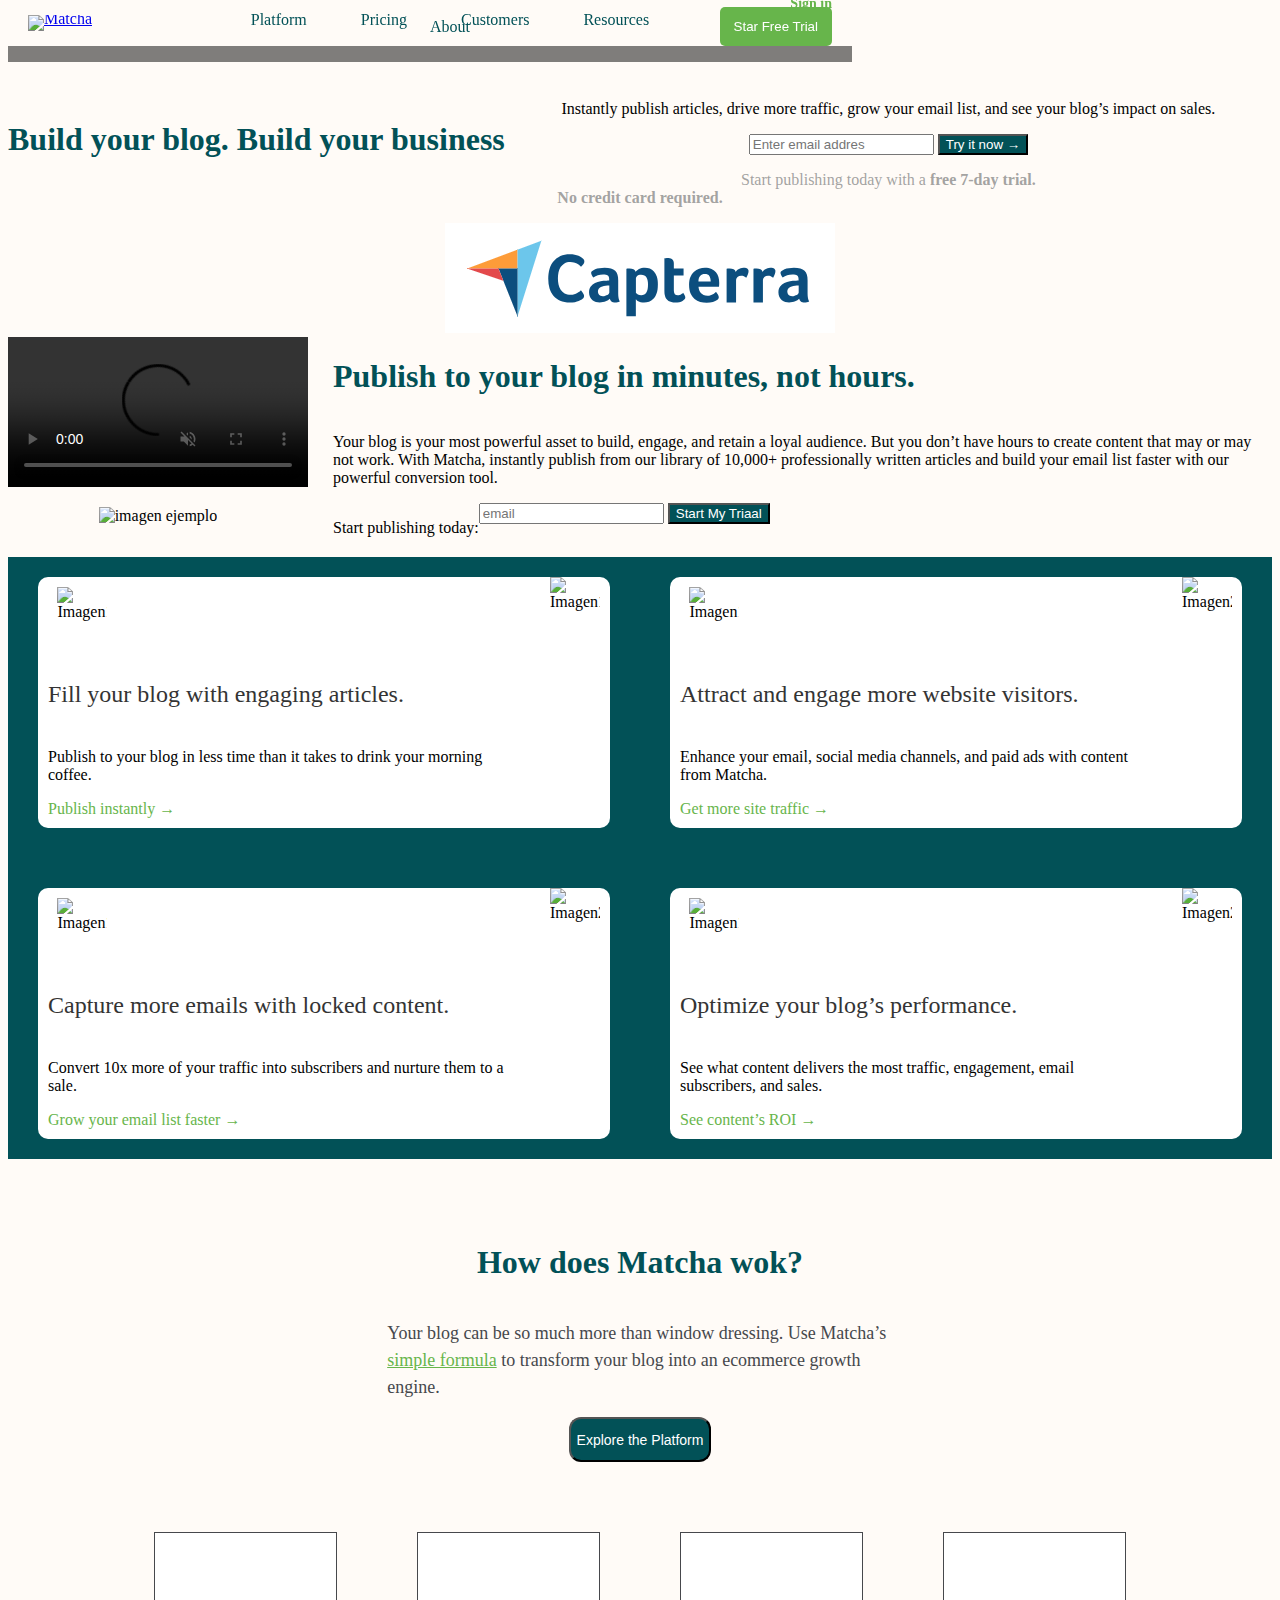
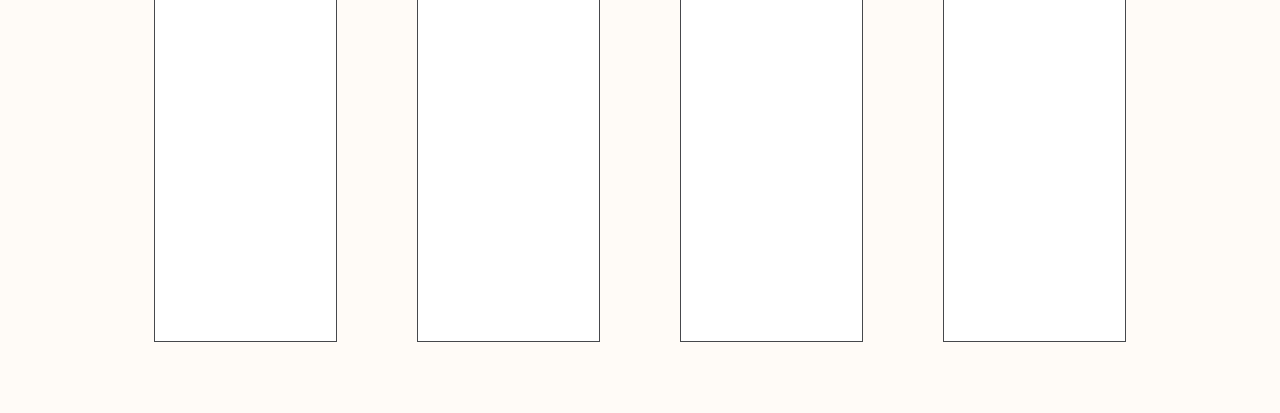
==== index.html @ e450e8bf "cambio en estilos e index" ====
<!DOCTYPE html>
<html>
    <head>
       <title>Matcha - Bedu 2020 Shaker</title> 
       <link rel="stylesheet" href="estilos.css" type="text/css">
    </head>
    <body>


        <header class="header">
           
            <a href="index.html" class="logo" ><img src=" https://getmatcha.com/wp-content/uploads/2020/01/Icon-green.png " alt="Matcha" /></a>
            <nav class="navbar">
            <ul>
                <li>Platform</li>
                <li>Pricing</li>
                <li>Customers</li>
                <li>Resources</li>
                <li>About</li>
            </ul>
            </nav>
            <div class="action">
                <a class="loguin">Sign in</a>
                <button type="button" class="botonstar">Star Free Trial</button>
            </div>
        </header>

        <section class="main">
        <!--   aqui va el contenido de mi sitio-->
        <h1>Build your blog. Build your business</h1>
        <p class="dbt itle">Instantly publish articles, drive more traffic, grow your email list, and see your blog’s impact on sales.
        </p>

        <form>
            <input type="email"  id="email" name="email" placeholder="Enter email addres">
            <button type="button" >Try it now &rarr;</button>
        </form>


        <center>
            <p class="txtpromo">Start publishing today with a 
                <strong>
                    free 7-day trial.<br>No credit card required.
                </strong>
            </p>
        </center>
        <img src="0x0.png" alt="capterra">
    </section>
    <section class="container">
        <div class="videoimagen">
            <video controls poster="" autoplay muted>
                <!-- poster significa que podemos poner una imagen sobre el video  el atributo controls coloca los controles de play y de administracion-->
                <source src="https://cdn.videvo.net/videvo_files/video/premium/video0036/small_watermarked/computer_code00_preview.mp4" type="video/mp4">
                <source src="https://cdn.videvo.net/videvo_files/video/premium/video0036/small_watermarked/computer_code00_preview.webm" type="video/webm">
            </video>
            <img height="50" src="https://images.vexels.com/media/users/3/206269/isolated/preview/5bf110f14d50531aaca26c251c3441aa-doodle-de-flecha-vertical.png" alt="imagen ejemplo">
        </div>
       
       <article class="publish">
        <h1 class="">Publish to your blog in minutes, not hours.</h1>
        <p >Your blog is your most powerful asset to build, engage, and retain a loyal audience.
        But you don’t have hours to create content that may or may not work. With Matcha, 
        instantly publish from our library of 10,000+ professionally written articles and build your 
        email list faster with our powerful conversion tool.</p>
        <form>
            <p>Start publishing today:</p>
            <div>
                <input type="email" placeholder="email" name="" id="">
                <button type="button">Start My Triaal</button>

            </div>
           
        </form>
       </article>
    </section>

    <section class="feautures">

        
        <article class="grid_completo">
            <div class="flexizquierda">
                <img src="https://getmatcha.com/wp-content/uploads/2020/04/feature-platform-1.png" width="50" height="70" alt="Imagen1"> <img src="" alt="">
                <h3>Fill your blog with engaging articles.</h3>
                <p>Publish to your blog in less time than it takes to drink your morning coffee.</p>
                <a href="">Publish instantly &rarr;</a>
            </div>
           <div class="flexderecha">
                <img src="https://getmatcha.com/wp-content/uploads/2020/04/feature-platform-3.png" width="50" height="70" alt="Imagen1"> 
                
           </div>
            
           
        </article>

        <!--inicia caja 2-->
        <article class="grid_completo">
            <div class="flexizquierda">
                <img src=" https://getmatcha.com/wp-content/uploads/2020/07/feature-blog-email.png" width="50" height="70" alt="Imagen1"> 
                <h3>Attract and engage more website visitors.</h3>
                <p>Enhance your email, social media channels, and paid ads with content from Matcha.</p>
                <a href="">Get more site traffic &rarr;</a>
            </div>
           <div class="flexderecha">
            <img src="https://getmatcha.com/wp-content/uploads/2020/04/feature-library-1.png" width="50" height="70" alt="Imagen2">
           </div>
            
           
        </article>

        <!--inicia caja 3-->
        <article class="grid_completo">
            <div class="flexizquierda">
                <img src=" https://getmatcha.com/wp-content/uploads/2020/04/feature-platform-3.png" alt="Imagen1" width="50" height="70"> 
                <h3>Capture more emails with locked content.</h3>
                <p>Convert 10x more of your traffic into subscribers and nurture them to a sale.</p>
                <a href="">Grow your email list faster &rarr;</a>
            </div>
           <div class="flexderecha">
            <img src="https://getmatcha.com/wp-content/uploads/2020/07/feature-blog-email.png" alt="Imagen2" width="50" height="70"> 
           </div>
            
           
        </article>
        <!--inicia caja 4-->
        <article class="grid_completo">
            <div class="flexizquierda">
                <img src="https://getmatcha.com/wp-content/uploads/2020/04/feature-library-1.png" alt="Imagen1" width="50" height="70">
                <h3>Optimize your blog’s performance.</h3>
                <p>See what content delivers the most traffic, engagement, email subscribers, and sales.</p>
                <a href="">See content’s ROI  &rarr;</a>
            </div>
           <div class="flexderecha">
            <img src="https://getmatcha.com/wp-content/uploads/2020/04/feature-platform-3.png" alt="Imagen2" width="50" height="70"> 
           </div>
            
           
        </article>
    </section>
    <section class="listamensajes">
        <div class="flex_columna">
            <h1>How does Matcha wok?</h1>
            <p class="titulo_flex">Your blog can be so much more than 
                window dressing. Use Matcha’s <a href="#">simple formula</a> to transform your blog into an 
                ecommerce growth engine.
            </p>
            <button>Explore the Platform</button>
        </div>
       <section class="lista_">
            <article class="recuadro">
                
            </article>
            <article class="recuadro">
                
            </article>
            <article class="recuadro">
                
            </article>
            <article class="recuadro">
                
            </article>
       </section>
        

    </section>
    </body>
    <footer>

    </footer>
</html>
---- estilos.css ----
h1 {
    color: #025157;
    float: inline-start;
}
.txtpromo{
    color:#8b8b8bcc;
}
.dbtitle{
    color: #46484c;
}
body {
    background-color: #fffbf7;
}
button {
    color: #fff;
    background-color: #025157;
}
.header >*{
    display: inline-block;
    font-size: 16px;
    vertical-align: middle;
    height: 100%;
    line-height: 45%;
    font: sans-serif;            
}
header{
       
    margin: 0px 0px 40px;
    font-size: 0px;
    position: fixed;
    top:0;
    padding: 0px 20px;
    box-shadow: 0px 16px rgba(0,0,0,0.5);
    background-color: #fffbf7;
    
}
li{
    display: inline;
    padding: 25px;
    color: #025157;
    
}
.logo {
    width: 15%;
}
.logo > img{
    width: 50%;
}
.navbar {
    width: 70%;
    text-align: center;
    font-weight: 500;
}
.action {
    width: 15%;
    text-align: right;
    font-weight: 600;
    font-size: 14px;
   
}
.action > *{
   
}
.main{
    margin-top: 100px;
    text-align: center;
}
.loguin{
    color: #67b54b
}
.botonstar{
    background-color: #67b54b;
    color: white;
    border: none;
    border-radius: 5px;
    padding:12px 14px;
}

.publish{
    display: flex;
    flex-direction: column;

}
.publish form{
    display: flex;
}

.videoimagen{
    display: flex;
    flex-direction: column;
    align-items: center;
    gap: 20px;
}
.container{
    display: flex;/*es importante para generar objetos en linea*/
    flex-direction: row;/*con este definimos la orientacion que queremos que se vean las cajas*/
    justify-content: center;/*el ordenamiento de las cajas*/
    align-content: space-between;/*define el ordenamiento de las lineas */
    gap: 25px;/*es un espacioado entre las cajas */

}
button:active{
    background-color:green ;
}
#email:hover{
    background-color: aqua;
}
.feautures{
    display: grid;
    /* grid-template-columns: 1fr 1fr; */
    /* grid-template-columns: repeat(2,300px); */
    /* grid-template-columns: repeat(2,50%); */
    /* grid-template-columns: 50opx 1fr; */
    /* grid-template-columns: repeat(3,1fr); */
   /* grid-template-columns: repeat(2,1fr);*/
    /* grid-template-columns: repeat(auto-fill,40px);
    grid-template-rows: repeat(2,1fr) ; */
    grid-template: repeat(2,1fr) / repeat(2,1fr); 
    /* grid-template: repeat(auto-fill,200px)/repeat(auto-fill,200px); */
    grid-row-gap: 20px;
    background-color: #025157;  
}
.flexizquierda a{
    color: #67b54b;
    text-decoration: none;
}
.flexizquierda h3{
    color: #343434;
    font-weight: 400;
    font-size: 24px;
}
.flexizquierda img{
    margin-left: 2%;
    
}
.grid_completo  img{
    margin-right: 10px;
}
.grid_completo{
    display: grid;
    /* grid-template-columns: repeat(2,50%); */
    grid-template-columns: 1fr 80px;
    background-color: #fff;
    margin: 20px 30px;
    border-radius: 10px;

}
.flexizquierda{
    display: flex;
    flex-direction: column;
    margin: 10px;
}
.flexderecha{
    display: flex;
    flex-direction: row-reverse;
    
}


/* codigo de postwork*/
.titulo_flex{
    width: 50%;
    font-size: 18px;
    color: #46484c;
    line-height: 1.5;
    margin-bottom: 16px;
}

.flex_columna button{
    font-size: 14px;
    border-radius: 12px;
    height: 45px;
}
.flex_columna{
    display: flex;
	flex-direction: column;
	justify-content: center;
	align-items: center;
    
}
.flex_columna p a{
    color: #67b54b;
}
.listamensajes{
    display: grid;
    grid-template-rows: 1fr 2fr;
    background-color: #fffbf7;
    padding: 5% 10%;
}
.recuadro{
    background-color: #fff;
    border: 1px solid;
    border-color: #46484c;
    margin: 0px 20px;
}
.lista_{
    display: grid;
    grid-template-columns: 1fr 1fr 1fr 1fr;
    margin-top: 70px;
    gap: 40px;
}
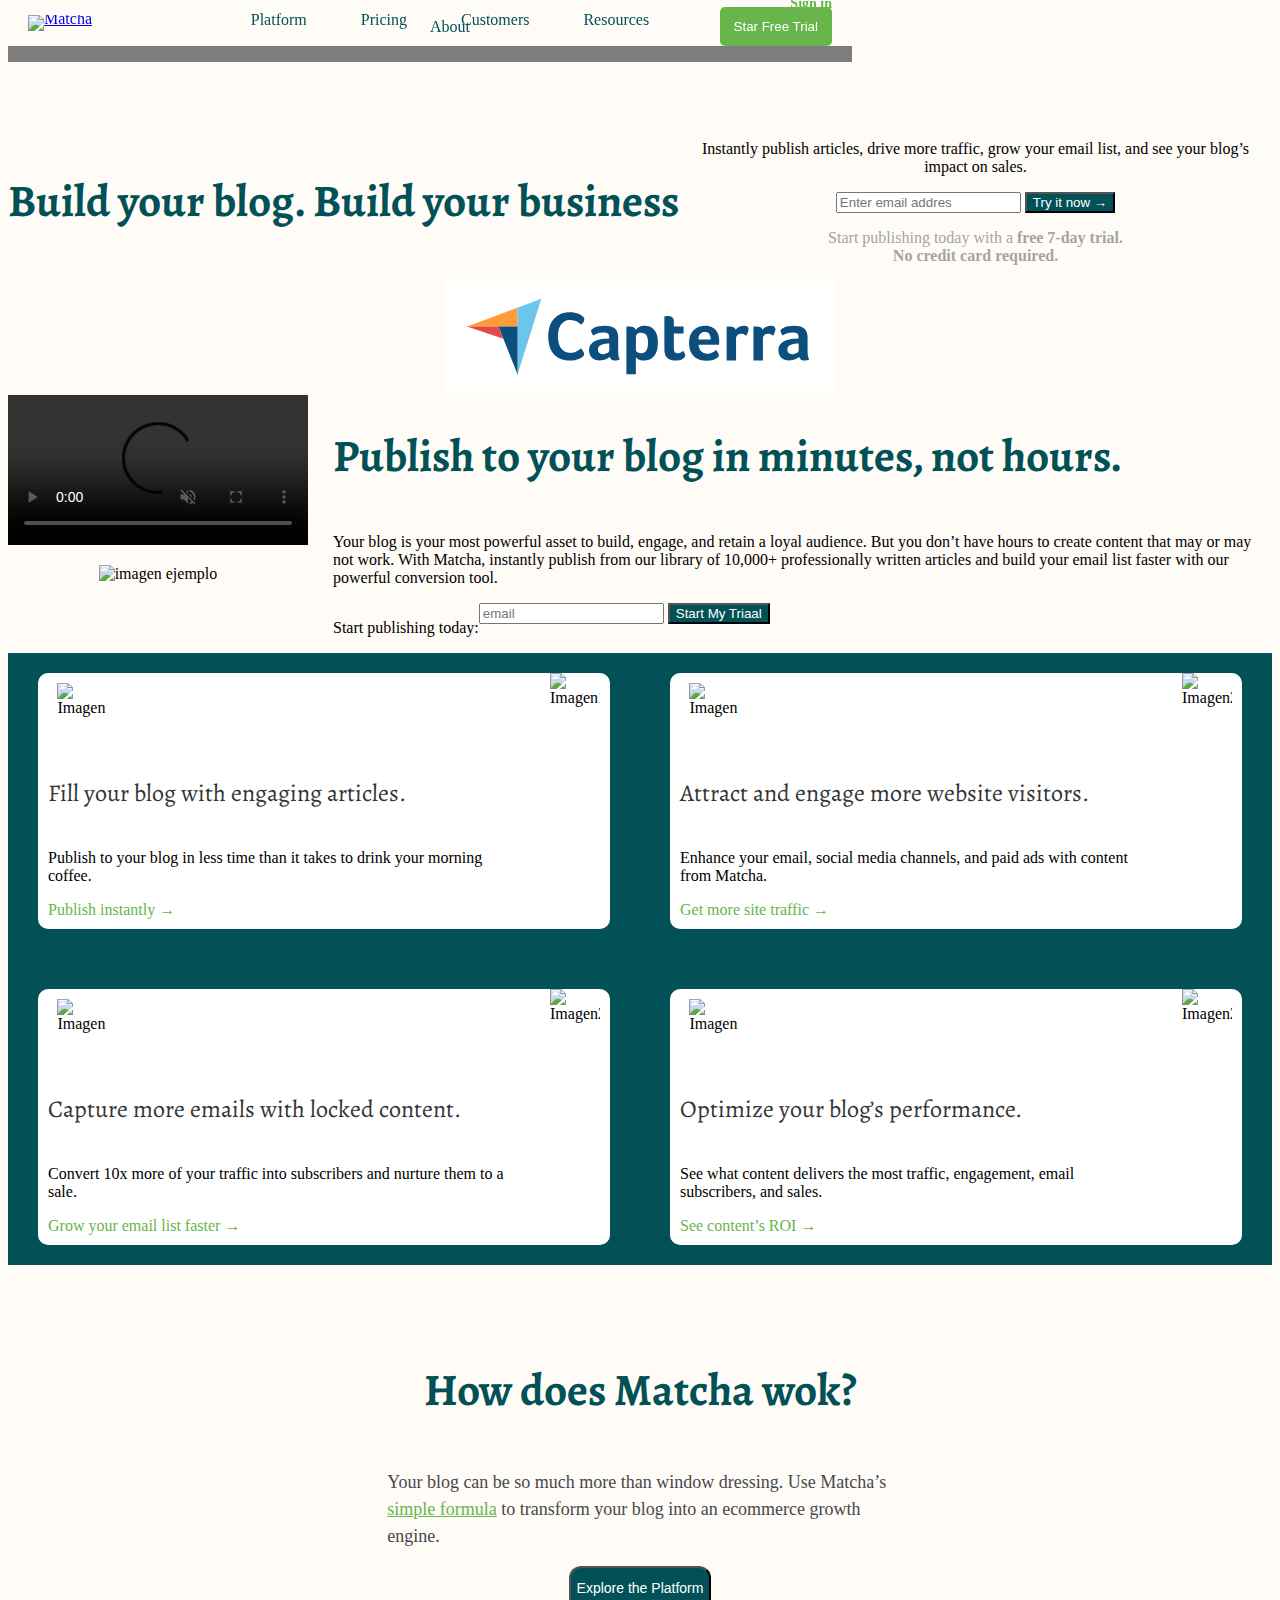
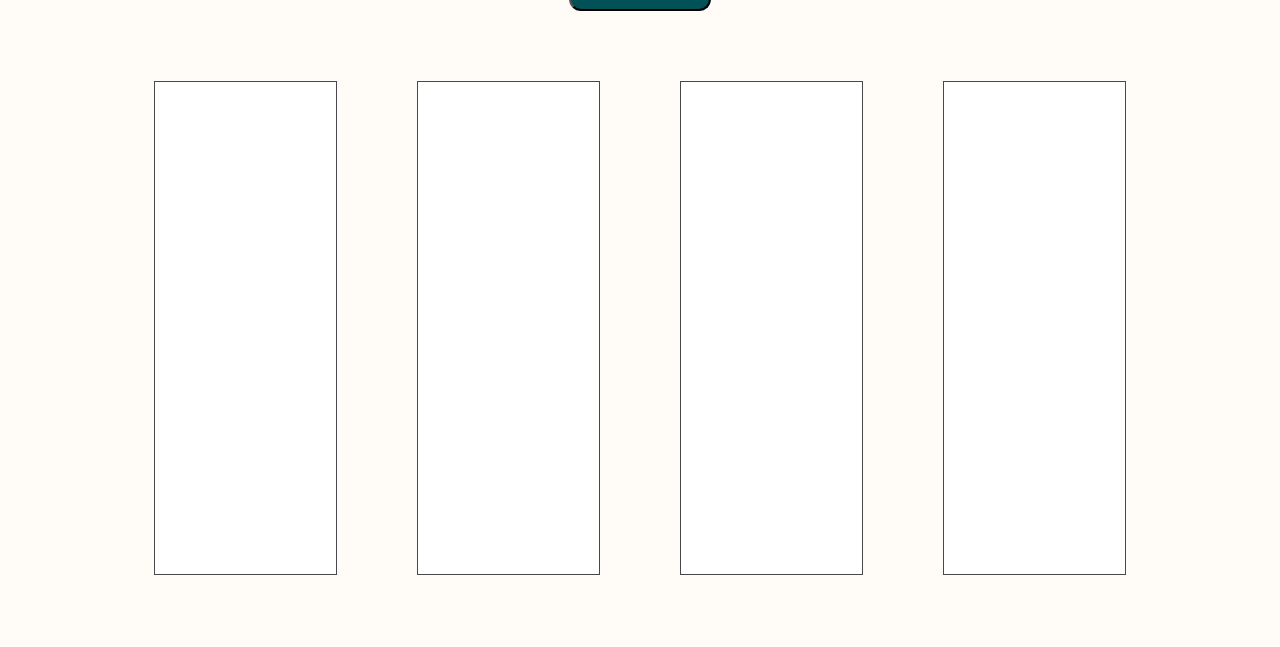
==== commit 6a8d8e30: "subo letra y cambios de css para responsivo" ====
--- a/index.html
+++ b/index.html
@@ -2,7 +2,9 @@
 <html>
     <head>
        <title>Matcha - Bedu 2020 Shaker</title> 
+       
        <link rel="stylesheet" href="estilos.css" type="text/css">
+       <meta name="viewport" content="width=device-width,initial-scale=1.0,user-scalable=no"/>
     </head>
     <body>
 
@@ -64,7 +66,7 @@
         email list faster with our powerful conversion tool.</p>
         <form>
             <p>Start publishing today:</p>
-            <div>
+            <div class="publish-actions">
                 <input type="email" placeholder="email" name="" id="">
                 <button type="button">Start My Triaal</button>
 
--- a/estilos.css
+++ b/estilos.css
@@ -1,6 +1,12 @@
+@import url('https://fonts.googleapis.com/css2?family=Alegreya:ital,wght@0,500;0,600;1,500;1,600&display=swap');
+/* para exportar un tipo de letra  */
 h1 {
     color: #025157;
     float: inline-start;
+    font-size: 45px;
+}
+h1,h2,h3,h4 {
+ font-family: 'Alegreya', serif;/* nombrar el tipo de litra en lista dependiendo la que encuentre*/
 }
 .txtpromo{
     color:#8b8b8bcc;
@@ -11,6 +17,7 @@
 body {
     background-color: #fffbf7;
 }
+
 button {
     color: #fff;
     background-color: #025157;
@@ -62,7 +69,7 @@
    
 }
 .main{
-    margin-top: 100px;
+    margin-top: 140px;
     text-align: center;
 }
 .loguin{
@@ -198,4 +205,89 @@
     grid-template-columns: 1fr 1fr 1fr 1fr;
     margin-top: 70px;
     gap: 40px;
+}
+
+
+
+@media (max-width:575px){
+   .navbar , .action {
+    display: none;
+   }
+    
+    h1 {
+        font-size: 30px;
+    }
+    h2{
+        font-size: 28px;
+    }
+    h3 {
+        font-size: 25px;
+    }
+
+    .main {
+        margin-top: 80px;
+    }
+    .main img{
+        width: 100%;
+    }
+    .container{
+        flex-direction: column;
+        align-items: center;
+        margin-top: 50px;
+        
+        
+    }
+    .videoimagen video{
+        width: 100%;
+    }
+    .videoimagen, .publish{
+        width: 90%;
+    }
+    .publish p{  
+        /* publish > p es para solamente los hijos directos al
+        utilizar el simbolo limita solo a la que sean 
+        exclusivamente hijos y la otra opcion es para cuando quieres que afecte
+        todos los elementos p dentor de la classe publish no importando
+        si estan dentro de otras calase hijas de publish*/
+        line-height: 24px;
+    }
+    .publish form{
+        flex-direction: column;
+    }
+   
+    .publish-actions{
+        display: grid;
+        grid-template-columns: 1fr 120px;
+    }
+
+    .feautures{
+        margin-top: 30px;
+        grid-template-columns: 1fr;
+
+        /* grid-template: repeat(4,1fr) / 1fr */
+        
+    }
+    .flexderecha {
+        display: none;
+    }
+    .grid_completo{
+        grid-template-columns: 1fr;
+    }
+    
+}
+
+@media ((min-width: 576px) AND (max-width: 767px)){
+   
+}
+
+@media ((min-width: 768px) AND (max-width: 991px)){
+    
+}
+
+@media ((min-width: 992px) AND (max-width: 1199px)){
+   
+}
+
+@media (min-width: 1200px){
+    
 }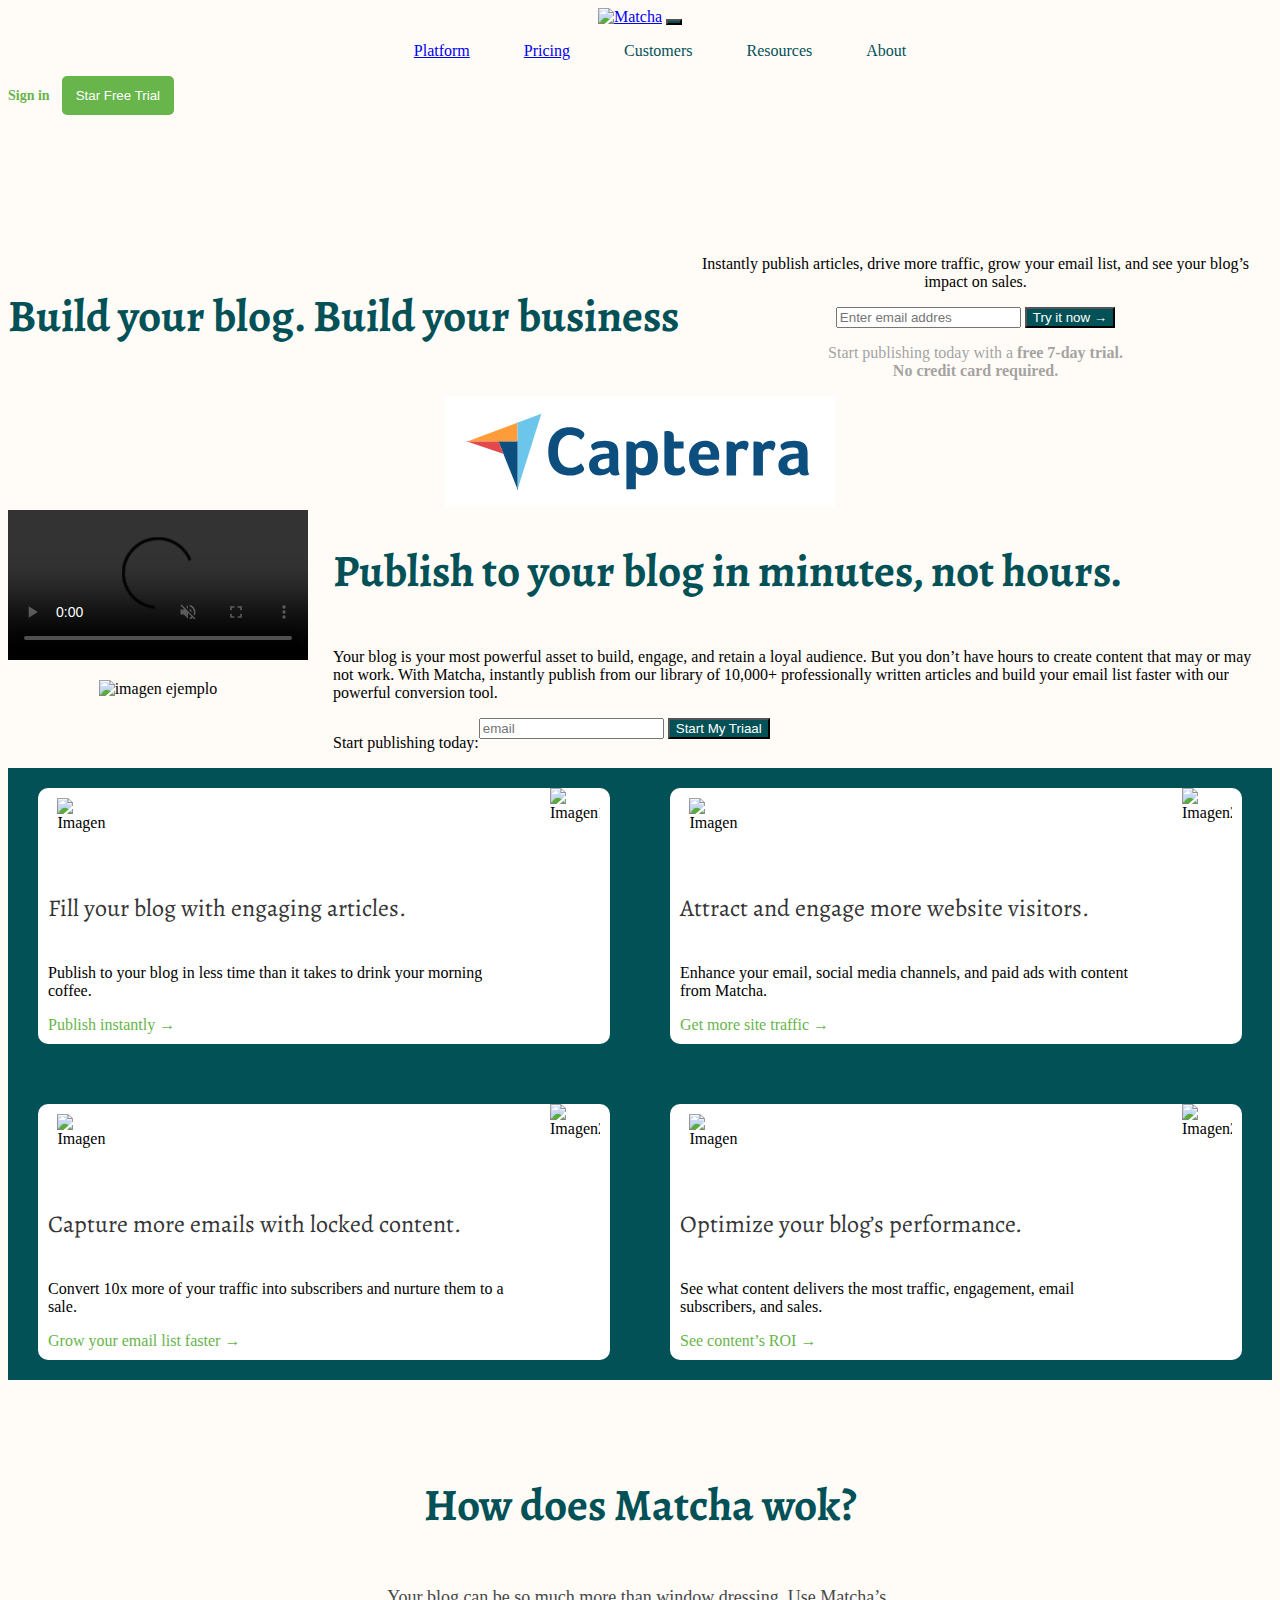
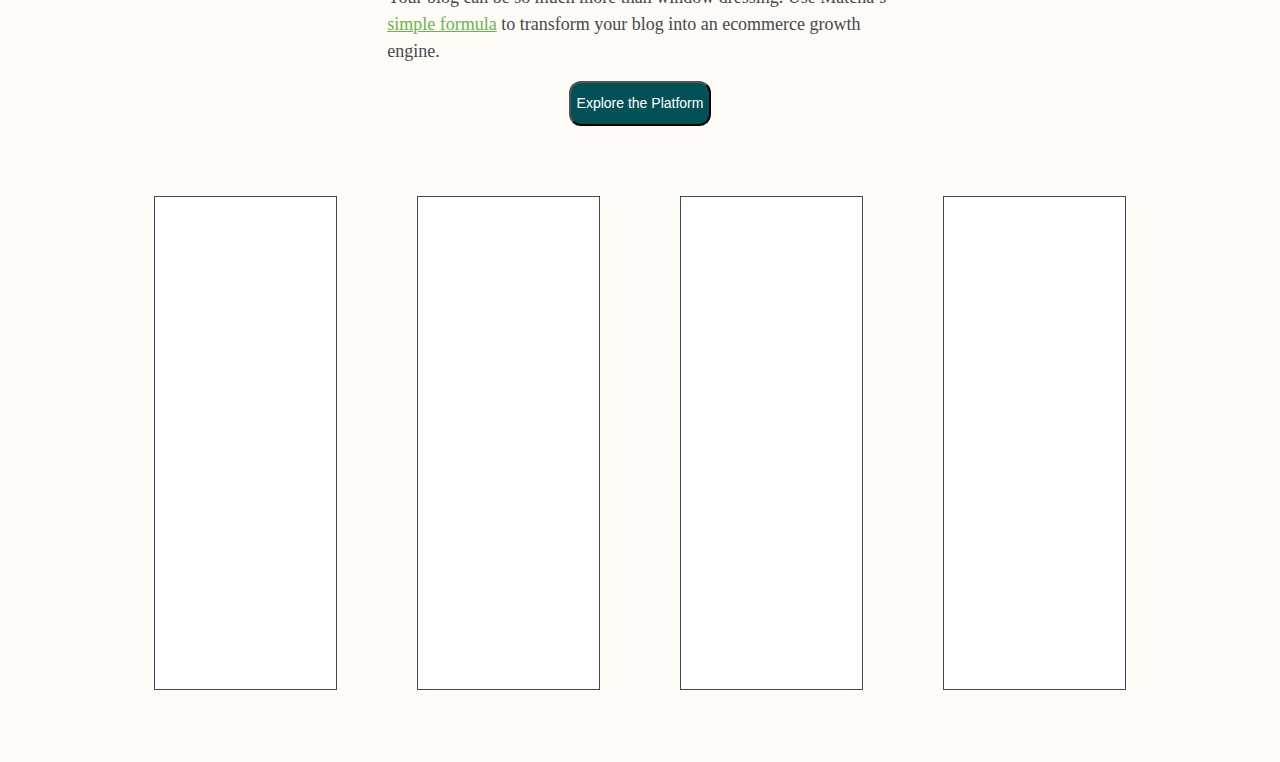
==== commit 64dd633c: "subir estilos con bootstrap" ====
--- a/index.html
+++ b/index.html
@@ -2,14 +2,15 @@
 <html>
     <head>
        <title>Matcha - Bedu 2020 Shaker</title> 
-       
+       <link href="https://cdn.jsdelivr.net/npm/bootstrap@5.2.2/dist/css/bootstrap.min.css" rel="stylesheet" integrity="sha384-Zenh87qX5JnK2Jl0vWa8Ck2rdkQ2Bzep5IDxbcnCeuOxjzrPF/et3URy9Bv1WTRi" crossorigin="anonymous">
+       <!--  -->
        <link rel="stylesheet" href="estilos.css" type="text/css">
        <meta name="viewport" content="width=device-width,initial-scale=1.0,user-scalable=no"/>
     </head>
     <body>
 
 
-        <header class="header">
+        <!-- <header class="header">
            
             <a href="index.html" class="logo" ><img src=" https://getmatcha.com/wp-content/uploads/2020/01/Icon-green.png " alt="Matcha" /></a>
             <nav class="navbar">
@@ -25,7 +26,40 @@
                 <a class="loguin">Sign in</a>
                 <button type="button" class="botonstar">Star Free Trial</button>
             </div>
-        </header>
+        </header> -->
+        
+        <nav class="navbar navbar-expand-lg bg-light sticky-top">
+            <div class="container-fluid">
+                <a href="index.html" class="logo" ><img src=" https://getmatcha.com/wp-content/uploads/2020/01/Icon-green.png " alt="Matcha" /></a>
+              <button class="navbar-toggler" type="button" data-bs-toggle="collapse" data-bs-target="#navbarSupportedContent" aria-controls="navbarSupportedContent" aria-expanded="false" aria-label="Toggle navigation">
+                <span class="navbar-toggler-icon"></span>
+              </button>
+              <div class="collapse navbar-collapse" id="navbarSupportedContent">
+                <ul class="navbar-nav mx-auto">
+                  <li class="nav-item">
+                    <a class="nav-link active" aria-current="page" href="#">Platform</a>
+                  </li>
+                  <li class="nav-item">
+                    <a class="nav-link" href="#">Pricing</a>
+                  </li>
+                  
+                  <li class="nav-item">
+                    <a class="nav-link ">Customers</a>
+                  </li>
+                  <li class="nav-item">
+                    <a class="nav-link ">Resources</a>
+                  </li>
+                  <li class="nav-item">
+                    <a class="nav-link ">About</a>
+                  </li>
+                </ul>
+                <div class="action">
+                    <a class="loguin">Sign in</a>
+                    <button type="button" class="botonstar">Star Free Trial</button>
+                </div>
+              </div>
+            </div>
+          </nav>
 
         <section class="main">
         <!--   aqui va el contenido de mi sitio-->
@@ -164,6 +198,7 @@
         
 
     </section>
+    <script src="https://cdn.jsdelivr.net/npm/bootstrap@5.2.2/dist/js/bootstrap.bundle.min.js" integrity="sha384-OERcA2EqjJCMA+/3y+gxIOqMEjwtxJY7qPCqsdltbNJuaOe923+mo//f6V8Qbsw3" crossorigin="anonymous"></script>
     </body>
     <footer>
 
--- a/estilos.css
+++ b/estilos.css
@@ -54,16 +54,19 @@
     width: 50%;
 }
 .navbar {
-    width: 70%;
+    width: 100%;
     text-align: center;
     font-weight: 500;
+    
 }
 .action {
-    width: 15%;
+    /* width: 15%; */
     text-align: right;
     font-weight: 600;
     font-size: 14px;
-   
+    display: flex;
+    gap: 12px;
+    align-items: center;
 }
 .action > *{
    
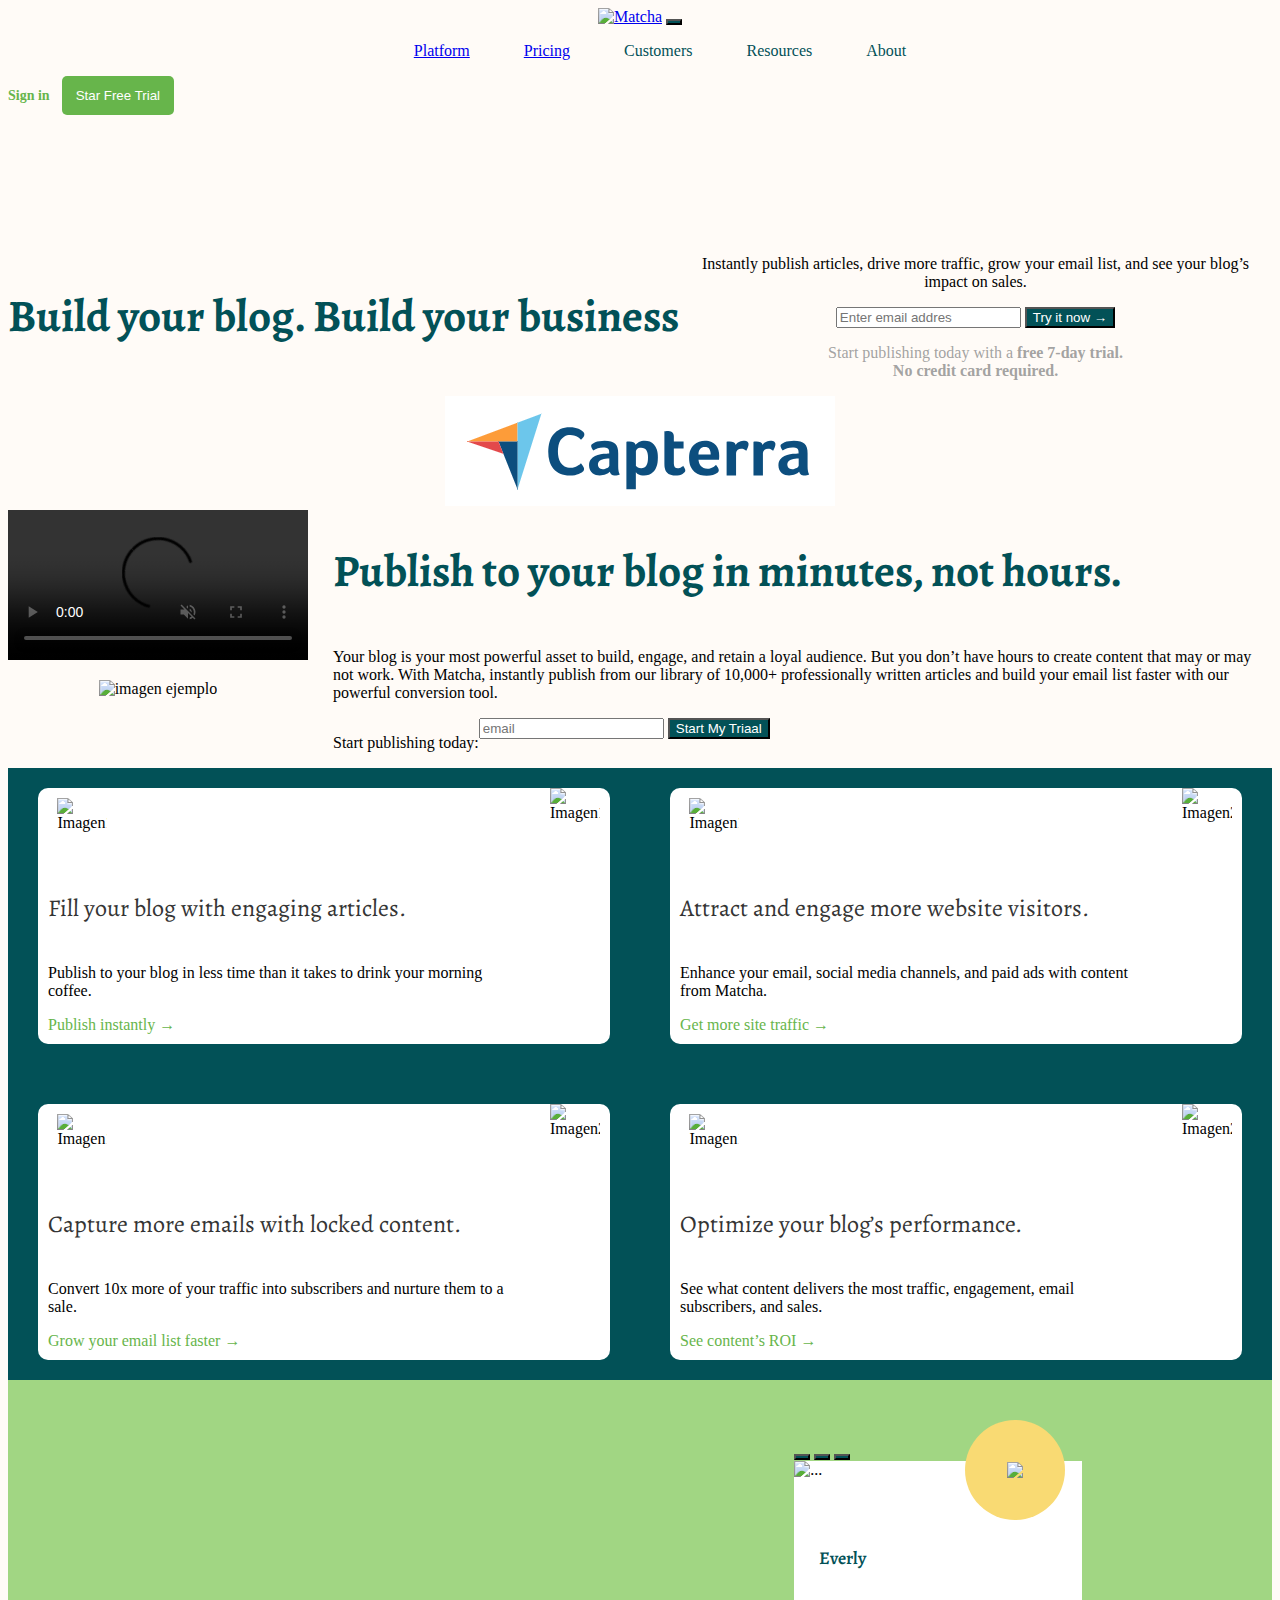
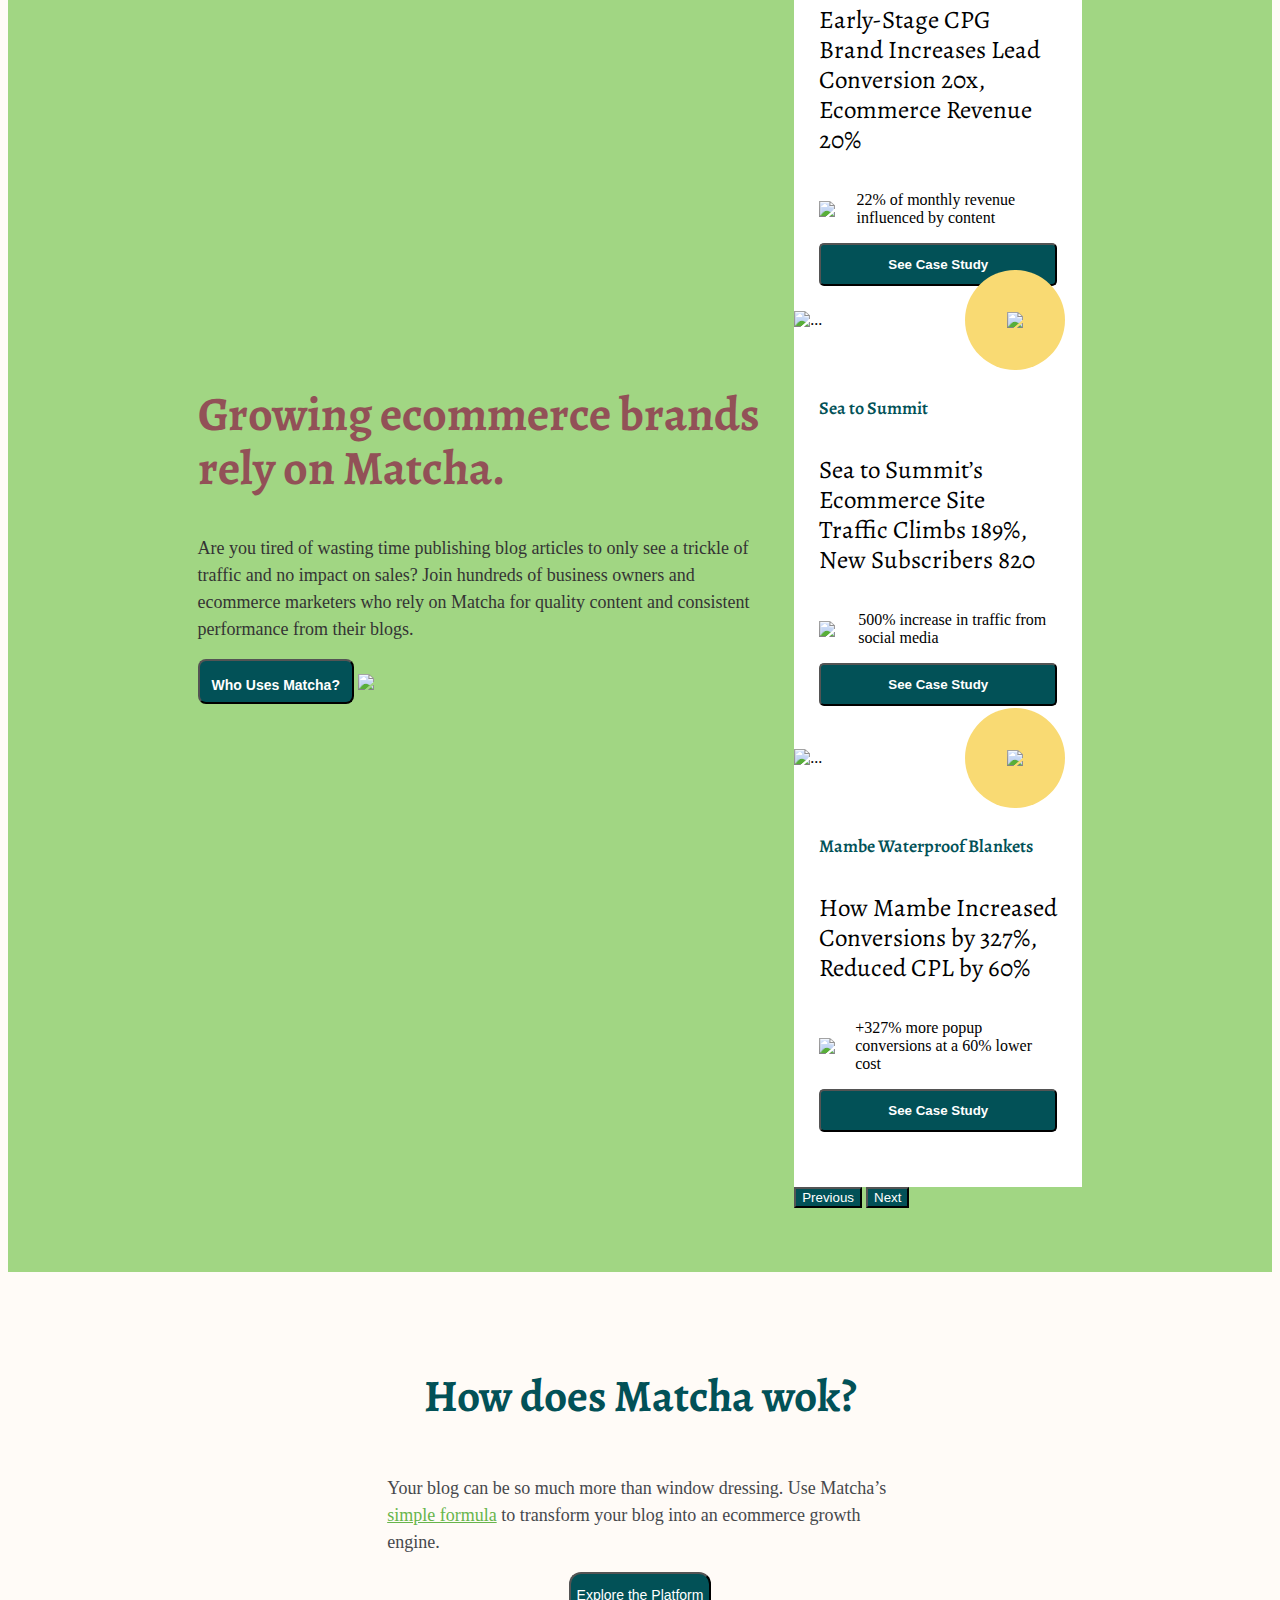
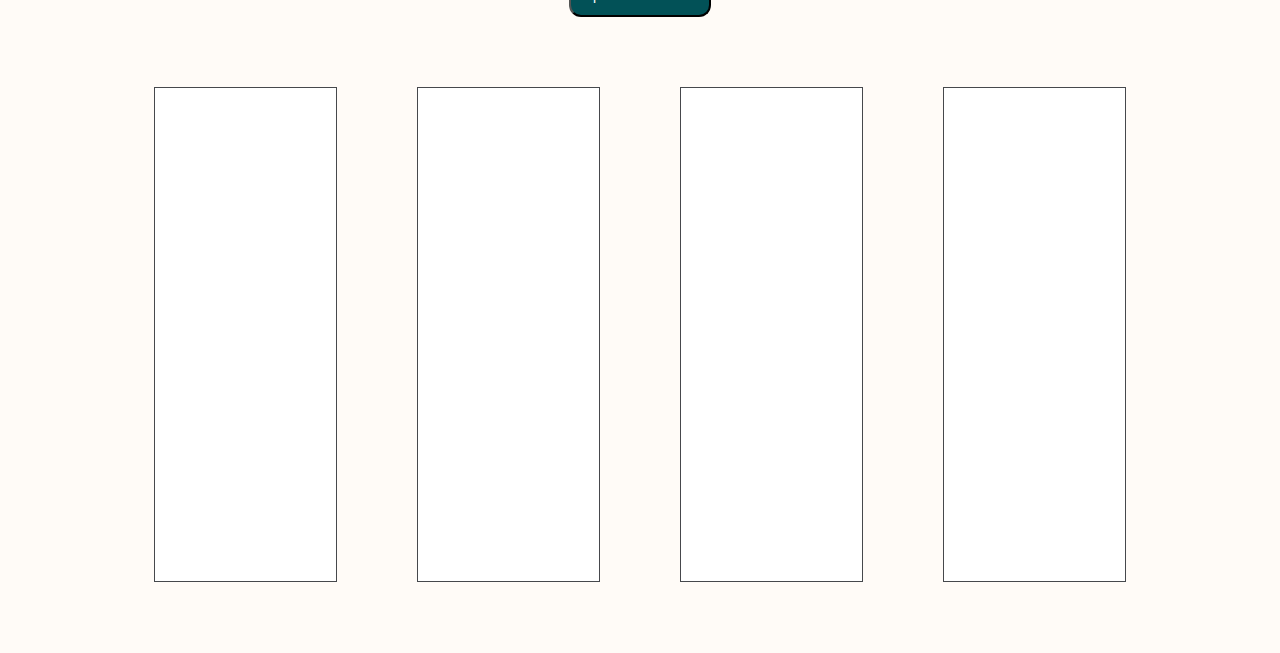
==== commit 1a2e16fe: "actualizacion de datos" ====
--- a/index.html
+++ b/index.html
@@ -1,16 +1,19 @@
 <!DOCTYPE html>
 <html>
-    <head>
-       <title>Matcha - Bedu 2020 Shaker</title> 
-       <link href="https://cdn.jsdelivr.net/npm/bootstrap@5.2.2/dist/css/bootstrap.min.css" rel="stylesheet" integrity="sha384-Zenh87qX5JnK2Jl0vWa8Ck2rdkQ2Bzep5IDxbcnCeuOxjzrPF/et3URy9Bv1WTRi" crossorigin="anonymous">
-       <!--  -->
-       <link rel="stylesheet" href="estilos.css" type="text/css">
-       <meta name="viewport" content="width=device-width,initial-scale=1.0,user-scalable=no"/>
-    </head>
-    <body>
-
-
-        <!-- <header class="header">
+
+<head>
+    <title>Matcha - Bedu 2020 Shaker</title>
+    <link href="https://cdn.jsdelivr.net/npm/bootstrap@5.2.2/dist/css/bootstrap.min.css" rel="stylesheet"
+        integrity="sha384-Zenh87qX5JnK2Jl0vWa8Ck2rdkQ2Bzep5IDxbcnCeuOxjzrPF/et3URy9Bv1WTRi" crossorigin="anonymous">
+    <!--  -->
+    <link rel="stylesheet" href="estilos.css" type="text/css">
+    <meta name="viewport" content="width=device-width,initial-scale=1.0,user-scalable=no" />
+</head>
+
+<body>
+
+
+    <!-- <header class="header">
            
             <a href="index.html" class="logo" ><img src=" https://getmatcha.com/wp-content/uploads/2020/01/Icon-green.png " alt="Matcha" /></a>
             <nav class="navbar">
@@ -27,54 +30,58 @@
                 <button type="button" class="botonstar">Star Free Trial</button>
             </div>
         </header> -->
-        
-        <nav class="navbar navbar-expand-lg bg-light sticky-top">
-            <div class="container-fluid">
-                <a href="index.html" class="logo" ><img src=" https://getmatcha.com/wp-content/uploads/2020/01/Icon-green.png " alt="Matcha" /></a>
-              <button class="navbar-toggler" type="button" data-bs-toggle="collapse" data-bs-target="#navbarSupportedContent" aria-controls="navbarSupportedContent" aria-expanded="false" aria-label="Toggle navigation">
+
+    <nav class="navbar navbar-expand-lg bg-light sticky-top">
+        <div class="container-fluid">
+            <a href="index.html" class="logo"><img
+                    src=" https://getmatcha.com/wp-content/uploads/2020/01/Icon-green.png " alt="Matcha" /></a>
+            <button class="navbar-toggler" type="button" data-bs-toggle="collapse"
+                data-bs-target="#navbarSupportedContent" aria-controls="navbarSupportedContent" aria-expanded="false"
+                aria-label="Toggle navigation">
                 <span class="navbar-toggler-icon"></span>
-              </button>
-              <div class="collapse navbar-collapse" id="navbarSupportedContent">
+            </button>
+            <div class="collapse navbar-collapse" id="navbarSupportedContent">
                 <ul class="navbar-nav mx-auto">
-                  <li class="nav-item">
-                    <a class="nav-link active" aria-current="page" href="#">Platform</a>
-                  </li>
-                  <li class="nav-item">
-                    <a class="nav-link" href="#">Pricing</a>
-                  </li>
-                  
-                  <li class="nav-item">
-                    <a class="nav-link ">Customers</a>
-                  </li>
-                  <li class="nav-item">
-                    <a class="nav-link ">Resources</a>
-                  </li>
-                  <li class="nav-item">
-                    <a class="nav-link ">About</a>
-                  </li>
+                    <li class="nav-item">
+                        <a class="nav-link active" aria-current="page" href="#">Platform</a>
+                    </li>
+                    <li class="nav-item">
+                        <a class="nav-link" href="#">Pricing</a>
+                    </li>
+
+                    <li class="nav-item">
+                        <a class="nav-link ">Customers</a>
+                    </li>
+                    <li class="nav-item">
+                        <a class="nav-link ">Resources</a>
+                    </li>
+                    <li class="nav-item">
+                        <a class="nav-link ">About</a>
+                    </li>
                 </ul>
                 <div class="action">
                     <a class="loguin">Sign in</a>
                     <button type="button" class="botonstar">Star Free Trial</button>
                 </div>
-              </div>
-            </div>
-          </nav>
-
-        <section class="main">
+            </div>
+        </div>
+    </nav>
+
+    <section class="main">
         <!--   aqui va el contenido de mi sitio-->
         <h1>Build your blog. Build your business</h1>
-        <p class="dbt itle">Instantly publish articles, drive more traffic, grow your email list, and see your blog’s impact on sales.
+        <p class="dbt itle">Instantly publish articles, drive more traffic, grow your email list, and see your blog’s
+            impact on sales.
         </p>
 
         <form>
-            <input type="email"  id="email" name="email" placeholder="Enter email addres">
-            <button type="button" >Try it now &rarr;</button>
+            <input type="email" id="email" name="email" placeholder="Enter email addres">
+            <button type="button">Try it now &rarr;</button>
         </form>
 
 
         <center>
-            <p class="txtpromo">Start publishing today with a 
+            <p class="txtpromo">Start publishing today with a
                 <strong>
                     free 7-day trial.<br>No credit card required.
                 </strong>
@@ -86,121 +93,230 @@
         <div class="videoimagen">
             <video controls poster="" autoplay muted>
                 <!-- poster significa que podemos poner una imagen sobre el video  el atributo controls coloca los controles de play y de administracion-->
-                <source src="https://cdn.videvo.net/videvo_files/video/premium/video0036/small_watermarked/computer_code00_preview.mp4" type="video/mp4">
-                <source src="https://cdn.videvo.net/videvo_files/video/premium/video0036/small_watermarked/computer_code00_preview.webm" type="video/webm">
+                <source
+                    src="https://cdn.videvo.net/videvo_files/video/premium/video0036/small_watermarked/computer_code00_preview.mp4"
+                    type="video/mp4">
+                <source
+                    src="https://cdn.videvo.net/videvo_files/video/premium/video0036/small_watermarked/computer_code00_preview.webm"
+                    type="video/webm">
             </video>
-            <img height="50" src="https://images.vexels.com/media/users/3/206269/isolated/preview/5bf110f14d50531aaca26c251c3441aa-doodle-de-flecha-vertical.png" alt="imagen ejemplo">
+            <img height="50"
+                src="https://images.vexels.com/media/users/3/206269/isolated/preview/5bf110f14d50531aaca26c251c3441aa-doodle-de-flecha-vertical.png"
+                alt="imagen ejemplo">
         </div>
-       
-       <article class="publish">
-        <h1 class="">Publish to your blog in minutes, not hours.</h1>
-        <p >Your blog is your most powerful asset to build, engage, and retain a loyal audience.
-        But you don’t have hours to create content that may or may not work. With Matcha, 
-        instantly publish from our library of 10,000+ professionally written articles and build your 
-        email list faster with our powerful conversion tool.</p>
-        <form>
-            <p>Start publishing today:</p>
-            <div class="publish-actions">
-                <input type="email" placeholder="email" name="" id="">
-                <button type="button">Start My Triaal</button>
-
-            </div>
-           
-        </form>
-       </article>
+
+        <article class="publish">
+            <h1 class="">Publish to your blog in minutes, not hours.</h1>
+            <p>Your blog is your most powerful asset to build, engage, and retain a loyal audience.
+                But you don’t have hours to create content that may or may not work. With Matcha,
+                instantly publish from our library of 10,000+ professionally written articles and build your
+                email list faster with our powerful conversion tool.</p>
+            <form>
+                <p>Start publishing today:</p>
+                <div class="publish-actions">
+                    <input type="email" placeholder="email" name="" id="">
+                    <button type="button">Start My Triaal</button>
+
+                </div>
+
+            </form>
+        </article>
     </section>
 
     <section class="feautures">
 
-        
+
         <article class="grid_completo">
             <div class="flexizquierda">
-                <img src="https://getmatcha.com/wp-content/uploads/2020/04/feature-platform-1.png" width="50" height="70" alt="Imagen1"> <img src="" alt="">
+                <img src="https://getmatcha.com/wp-content/uploads/2020/04/feature-platform-1.png" width="50"
+                    height="70" alt="Imagen1"> <img src="" alt="">
                 <h3>Fill your blog with engaging articles.</h3>
                 <p>Publish to your blog in less time than it takes to drink your morning coffee.</p>
                 <a href="">Publish instantly &rarr;</a>
             </div>
-           <div class="flexderecha">
-                <img src="https://getmatcha.com/wp-content/uploads/2020/04/feature-platform-3.png" width="50" height="70" alt="Imagen1"> 
-                
-           </div>
-            
-           
+            <div class="flexderecha">
+                <img src="https://getmatcha.com/wp-content/uploads/2020/04/feature-platform-3.png" width="50"
+                    height="70" alt="Imagen1">
+
+            </div>
+
+
         </article>
 
         <!--inicia caja 2-->
         <article class="grid_completo">
             <div class="flexizquierda">
-                <img src=" https://getmatcha.com/wp-content/uploads/2020/07/feature-blog-email.png" width="50" height="70" alt="Imagen1"> 
+                <img src=" https://getmatcha.com/wp-content/uploads/2020/07/feature-blog-email.png" width="50"
+                    height="70" alt="Imagen1">
                 <h3>Attract and engage more website visitors.</h3>
                 <p>Enhance your email, social media channels, and paid ads with content from Matcha.</p>
                 <a href="">Get more site traffic &rarr;</a>
             </div>
-           <div class="flexderecha">
-            <img src="https://getmatcha.com/wp-content/uploads/2020/04/feature-library-1.png" width="50" height="70" alt="Imagen2">
-           </div>
-            
-           
+            <div class="flexderecha">
+                <img src="https://getmatcha.com/wp-content/uploads/2020/04/feature-library-1.png" width="50" height="70"
+                    alt="Imagen2">
+            </div>
+
+
         </article>
 
         <!--inicia caja 3-->
         <article class="grid_completo">
             <div class="flexizquierda">
-                <img src=" https://getmatcha.com/wp-content/uploads/2020/04/feature-platform-3.png" alt="Imagen1" width="50" height="70"> 
+                <img src=" https://getmatcha.com/wp-content/uploads/2020/04/feature-platform-3.png" alt="Imagen1"
+                    width="50" height="70">
                 <h3>Capture more emails with locked content.</h3>
                 <p>Convert 10x more of your traffic into subscribers and nurture them to a sale.</p>
                 <a href="">Grow your email list faster &rarr;</a>
             </div>
-           <div class="flexderecha">
-            <img src="https://getmatcha.com/wp-content/uploads/2020/07/feature-blog-email.png" alt="Imagen2" width="50" height="70"> 
-           </div>
-            
-           
+            <div class="flexderecha">
+                <img src="https://getmatcha.com/wp-content/uploads/2020/07/feature-blog-email.png" alt="Imagen2"
+                    width="50" height="70">
+            </div>
+
+
         </article>
         <!--inicia caja 4-->
         <article class="grid_completo">
             <div class="flexizquierda">
-                <img src="https://getmatcha.com/wp-content/uploads/2020/04/feature-library-1.png" alt="Imagen1" width="50" height="70">
+                <img src="https://getmatcha.com/wp-content/uploads/2020/04/feature-library-1.png" alt="Imagen1"
+                    width="50" height="70">
                 <h3>Optimize your blog’s performance.</h3>
                 <p>See what content delivers the most traffic, engagement, email subscribers, and sales.</p>
-                <a href="">See content’s ROI  &rarr;</a>
-            </div>
-           <div class="flexderecha">
-            <img src="https://getmatcha.com/wp-content/uploads/2020/04/feature-platform-3.png" alt="Imagen2" width="50" height="70"> 
-           </div>
-            
-           
-        </article>
-    </section>
+                <a href="">See content’s ROI &rarr;</a>
+            </div>
+            <div class="flexderecha">
+                <img src="https://getmatcha.com/wp-content/uploads/2020/04/feature-platform-3.png" alt="Imagen2"
+                    width="50" height="70">
+            </div>
+
+
+        </article>
+    </section>
+    <!--SEccion de carrusel-->
+    <section class="historias">
+        <article class="overview">
+            <h2>Growing ecommerce brands rely on Matcha.</h2>
+            <p>Are you tired of wasting time publishing blog articles to
+                only see a trickle of traffic and no impact on sales? Join
+                hundreds of business owners and ecommerce marketers who rely
+                on Matcha for quality content and consistent performance from
+                their blogs.</p>
+            <button>Who Uses Matcha?</button>
+            <img src="https://getmatcha.com/wp-content/uploads/2019/09/brands_group.png">
+        </article>
+        <article class="storie_carrousel">
+            <section class="card-container">
+                <div id="carouselExampleIndicators" class="carousel slide" data-bs-ride="carousel">
+                    <div class="carousel-indicators">
+                        <button type="button" data-bs-target="#carouselExampleIndicators" data-bs-slide-to="0"
+                            class="active" aria-current="true" aria-label="Slide 1"></button>
+                        <button type="button" data-bs-target="#carouselExampleIndicators" data-bs-slide-to="1"
+                            aria-label="Slide 2"></button>
+                        <button type="button" data-bs-target="#carouselExampleIndicators" data-bs-slide-to="2"
+                            aria-label="Slide 3"></button>
+                    </div>
+                    <div class="carousel-inner">
+                        <div class="carousel-item active">
+                            <img src="https://getmatcha.com/wp-content/uploads/2019/05/profile-headshot-square.png" class="d-block w-100" alt="...">
+                            <div class="contenedor-carousel">
+                                <div class="logo_circulo">
+                                    <img src="https://getmatcha.com/wp-content/uploads/2019/05/everly_logo_blue_v3_x60@2x.png">
+                                </div>
+                                <h4>Everly</h4>
+                                <h3>Early-Stage CPG Brand Increases 
+                                    Lead Conversion 20x, Ecommerce Revenue 20%</h3>
+                                <div class="img_card">
+                                    <img src="https://indyme.com/wp-content/uploads/2020/11/shopping-cart-icon.png">
+                                    <p>22% of monthly revenue influenced by content</p>
+                                </div>
+                                <button>See Case Study</button>
+                            </div>
+                        </div>
+                        <div class="carousel-item">
+                            <img src="https://getmatcha.com/wp-content/uploads/2019/08/0.jpg" class="d-block w-100" alt="...">
+                            <div class="contenedor-carousel">
+                                <div class="logo_circulo">
+                                    <img src="https://getmatcha.com/wp-content/uploads/2019/06/mambe-logo-1.png">
+                                </div>
+                                <h4>Sea to Summit</h4>
+                                <h3>Sea to Summit’s Ecommerce Site Traffic Climbs 189%, New Subscribers 820</h3>
+                                    <div class="img_card">
+                                        <img src="https://indyme.com/wp-content/uploads/2020/11/shopping-cart-icon.png">
+                                        <p>500% increase in traffic from social media</p>
+                                    </div>
+                                <button>See Case Study</button>
+                            </div>
+                        </div>
+                        <div class="carousel-item">
+                            <img src="https://getmatcha.com/wp-content/uploads/2019/06/matt-and-margaret_headshot.png" class="d-block w-100" alt="...">
+                            <div class="contenedor-carousel">
+                                <div class="logo_circulo">
+                                    <img src="https://getmatcha.com/wp-content/uploads/2019/06/mambe-logo-1.png">
+                                </div>
+                                
+                                <h4>Mambe Waterproof Blankets</h4>
+                                <h3>How Mambe Increased Conversions by 327%, 
+                                    Reduced CPL by 60%</h3>
+                                    <div class="img_card">
+                                        <img src="https://indyme.com/wp-content/uploads/2020/11/shopping-cart-icon.png">
+                                        <p>+327% more popup conversions at a 60% lower cost</p>
+                                    </div>
+                                    <button>See Case Study</button>
+                            </div>
+                        </div>
+                    </div>
+                    <button class="carousel-control-prev" type="button" data-bs-target="#carouselExampleIndicators"
+                        data-bs-slide="prev">
+                        <span class="carousel-control-prev-icon" aria-hidden="true"></span>
+                        <span class="visually-hidden">Previous</span>
+                    </button>
+                    <button class="carousel-control-next" type="button" data-bs-target="#carouselExampleIndicators"
+                        data-bs-slide="next">
+                        <span class="carousel-control-next-icon" aria-hidden="true"></span>
+                        <span class="visually-hidden">Next</span>
+                    </button>
+                </div>
+            </section>
+        </article>
+    </section>
+
+
+
+
+
     <section class="listamensajes">
         <div class="flex_columna">
             <h1>How does Matcha wok?</h1>
-            <p class="titulo_flex">Your blog can be so much more than 
-                window dressing. Use Matcha’s <a href="#">simple formula</a> to transform your blog into an 
+            <p class="titulo_flex">Your blog can be so much more than
+                window dressing. Use Matcha’s <a href="#">simple formula</a> to transform your blog into an
                 ecommerce growth engine.
             </p>
             <button>Explore the Platform</button>
         </div>
-       <section class="lista_">
+        <section class="lista_">
             <article class="recuadro">
-                
+
             </article>
             <article class="recuadro">
-                
+
             </article>
             <article class="recuadro">
-                
+
             </article>
             <article class="recuadro">
-                
+
             </article>
-       </section>
-        
-
-    </section>
-    <script src="https://cdn.jsdelivr.net/npm/bootstrap@5.2.2/dist/js/bootstrap.bundle.min.js" integrity="sha384-OERcA2EqjJCMA+/3y+gxIOqMEjwtxJY7qPCqsdltbNJuaOe923+mo//f6V8Qbsw3" crossorigin="anonymous"></script>
-    </body>
-    <footer>
-
-    </footer>
+        </section>
+
+
+    </section>
+    <script src="https://cdn.jsdelivr.net/npm/bootstrap@5.2.2/dist/js/bootstrap.bundle.min.js"
+        integrity="sha384-OERcA2EqjJCMA+/3y+gxIOqMEjwtxJY7qPCqsdltbNJuaOe923+mo//f6V8Qbsw3"
+        crossorigin="anonymous"></script>
+</body>
+<footer>
+
+</footer>
+
 </html>--- a/estilos.css
+++ b/estilos.css
@@ -210,12 +210,123 @@
     gap: 40px;
 }
 
+.historias {
+    background-color: #a1d683;
+    padding: 5% 15%;
+    display: flex;
+    align-items: center;
+    justify-content: space-around;
+    gap: 20px;
+}
+
+.overview{
+    flex: 2;
+}
+.storie_carrousel{
+    flex: 1;
+    position: relative;
+}
+.overview h2{
+    font-size: 48px;
+    line-height: 54px;
+    
+    color: #925157;
+}
+.overview p{
+    font-size: 18px;
+    line-height: 1.5;
+    margin-bottom: 1rem;
+    color: #343434;
+}
+.overview button {
+    font-size: 14px;
+    padding: 12px 12px 6px 12px;
+    border-radius: 8px;
+    height: 45px;
+    font-weight: 600;
+    margin-left: 0;
+}
+.overview img {
+    
+    width: 500px;
+    max-width: 100%;
+   
+}
+.carousel-item{
+    background-color: #fff;
+}
+
+.carousel-item > img{
+    object-fit: cover;
+    max-height: 30vh;
+}
+.carousel-indicators {
+    
+}
+.contenedor-carousel{
+    position: relative;
+ display: flex;
+ flex-direction: column;
+ padding: 25px;
+ padding-top: 45px;
+ 
+ min-height: 350px;
+}
+.logo_circulo > img {
+    max-width: 75%;
+}
+.logo_circulo {
+    position: absolute;
+    top: -59px;
+    right: 17px;
+    width: 100px;
+    height: 100px;
+    background-color: #f9da73;
+    border-radius: 50%;
+    display: flex;
+    justify-content: center;
+    align-items: center;
+}
+
+.contenedor-carousel > button {
+    display: block;
+    margin-left: 0;
+    border-radius: 5px;
+    font-weight: 600;
+    padding: 12px 20px;
+    width: 100%;
+}
+.contenedor-carousel >h3{
+    font-size: 25px;
+    font-weight: 400;
+    line-height: 30px;
+    margin-bottom: 20px;
+}
+.contenedor-carousel >h4{
+    color: #025157;
+    font-size: 18px;
+    font-weight: 600;
+    line-height: 20px;
+    margin-bottom: 12px;
+}
+
+.img_card {
+    display: flex;
+    align-items: center;
+}
+
+.img_card > img {
+    width: 26px;
+    margin-right: 20px;
+}
+
+
+
+
 
 
 @media (max-width:575px){
-   .navbar , .action {
-    display: none;
-   }
+   
     
     h1 {
         font-size: 30px;
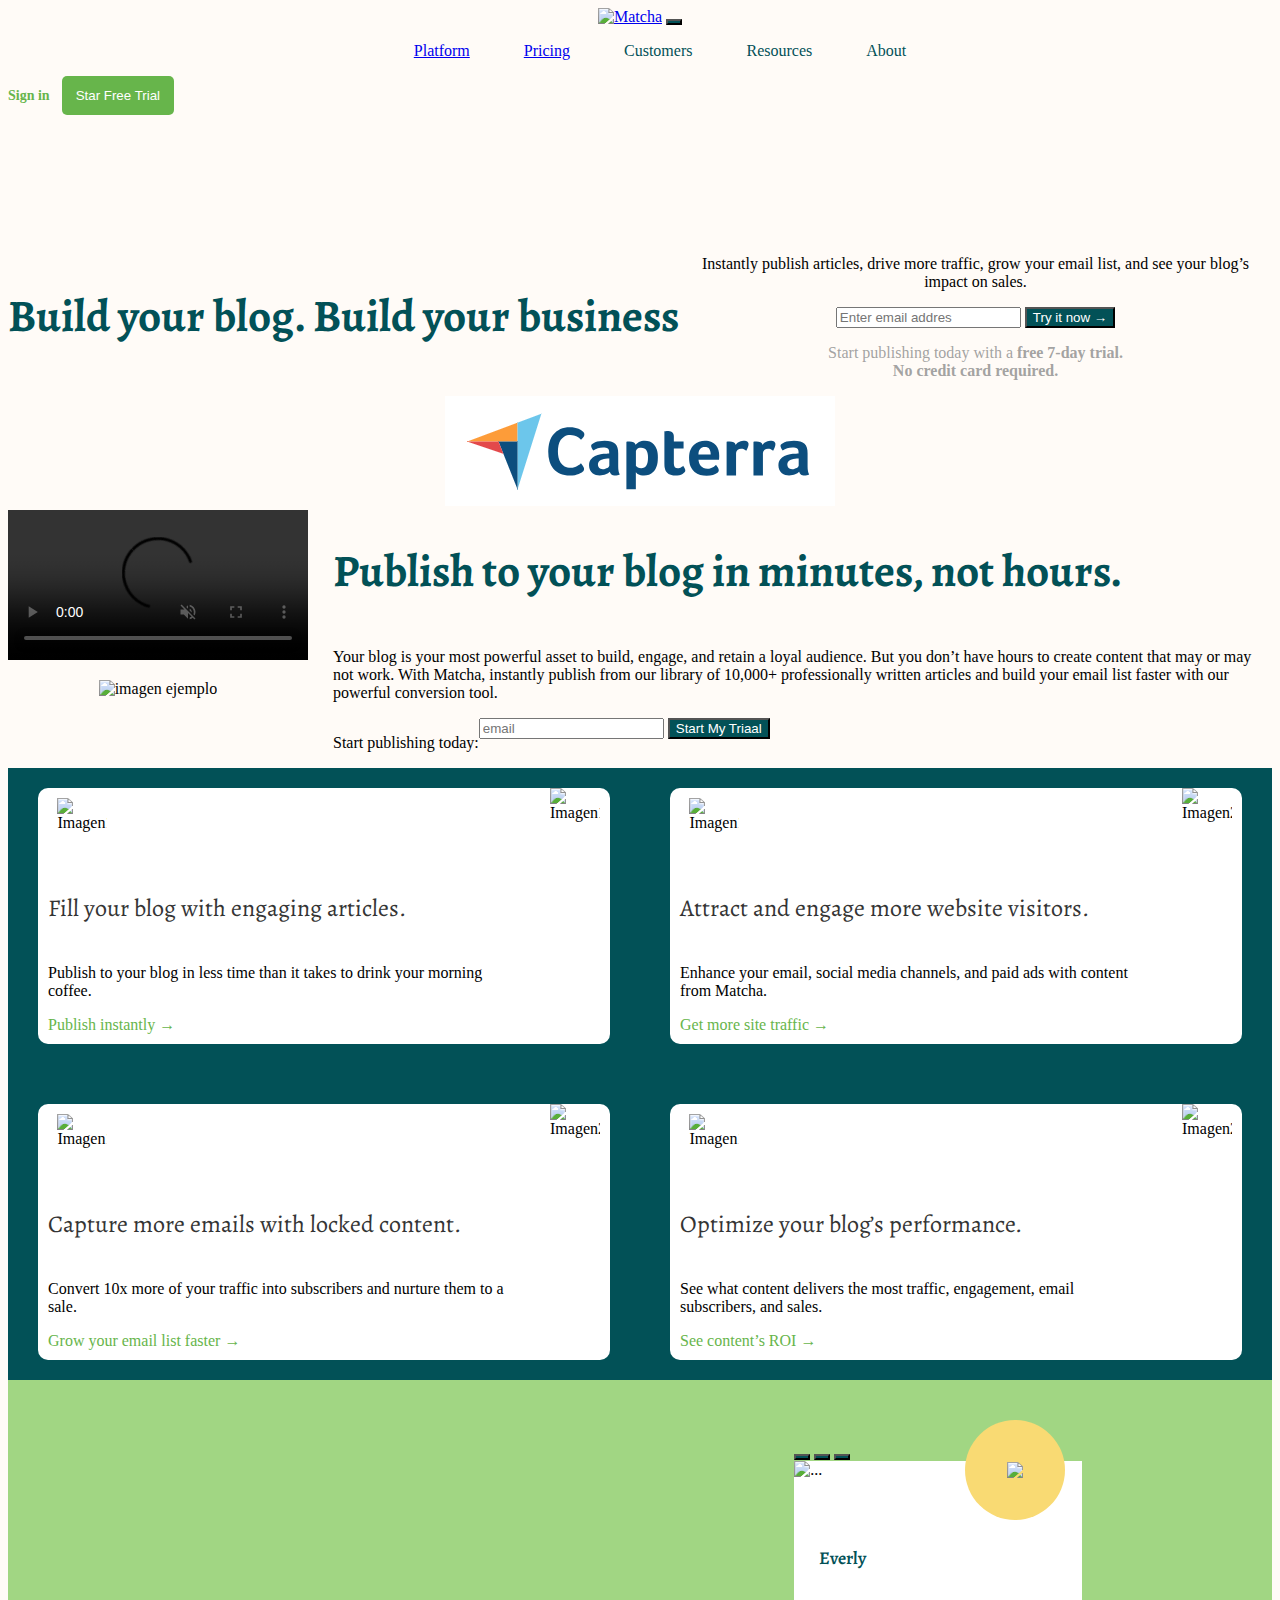
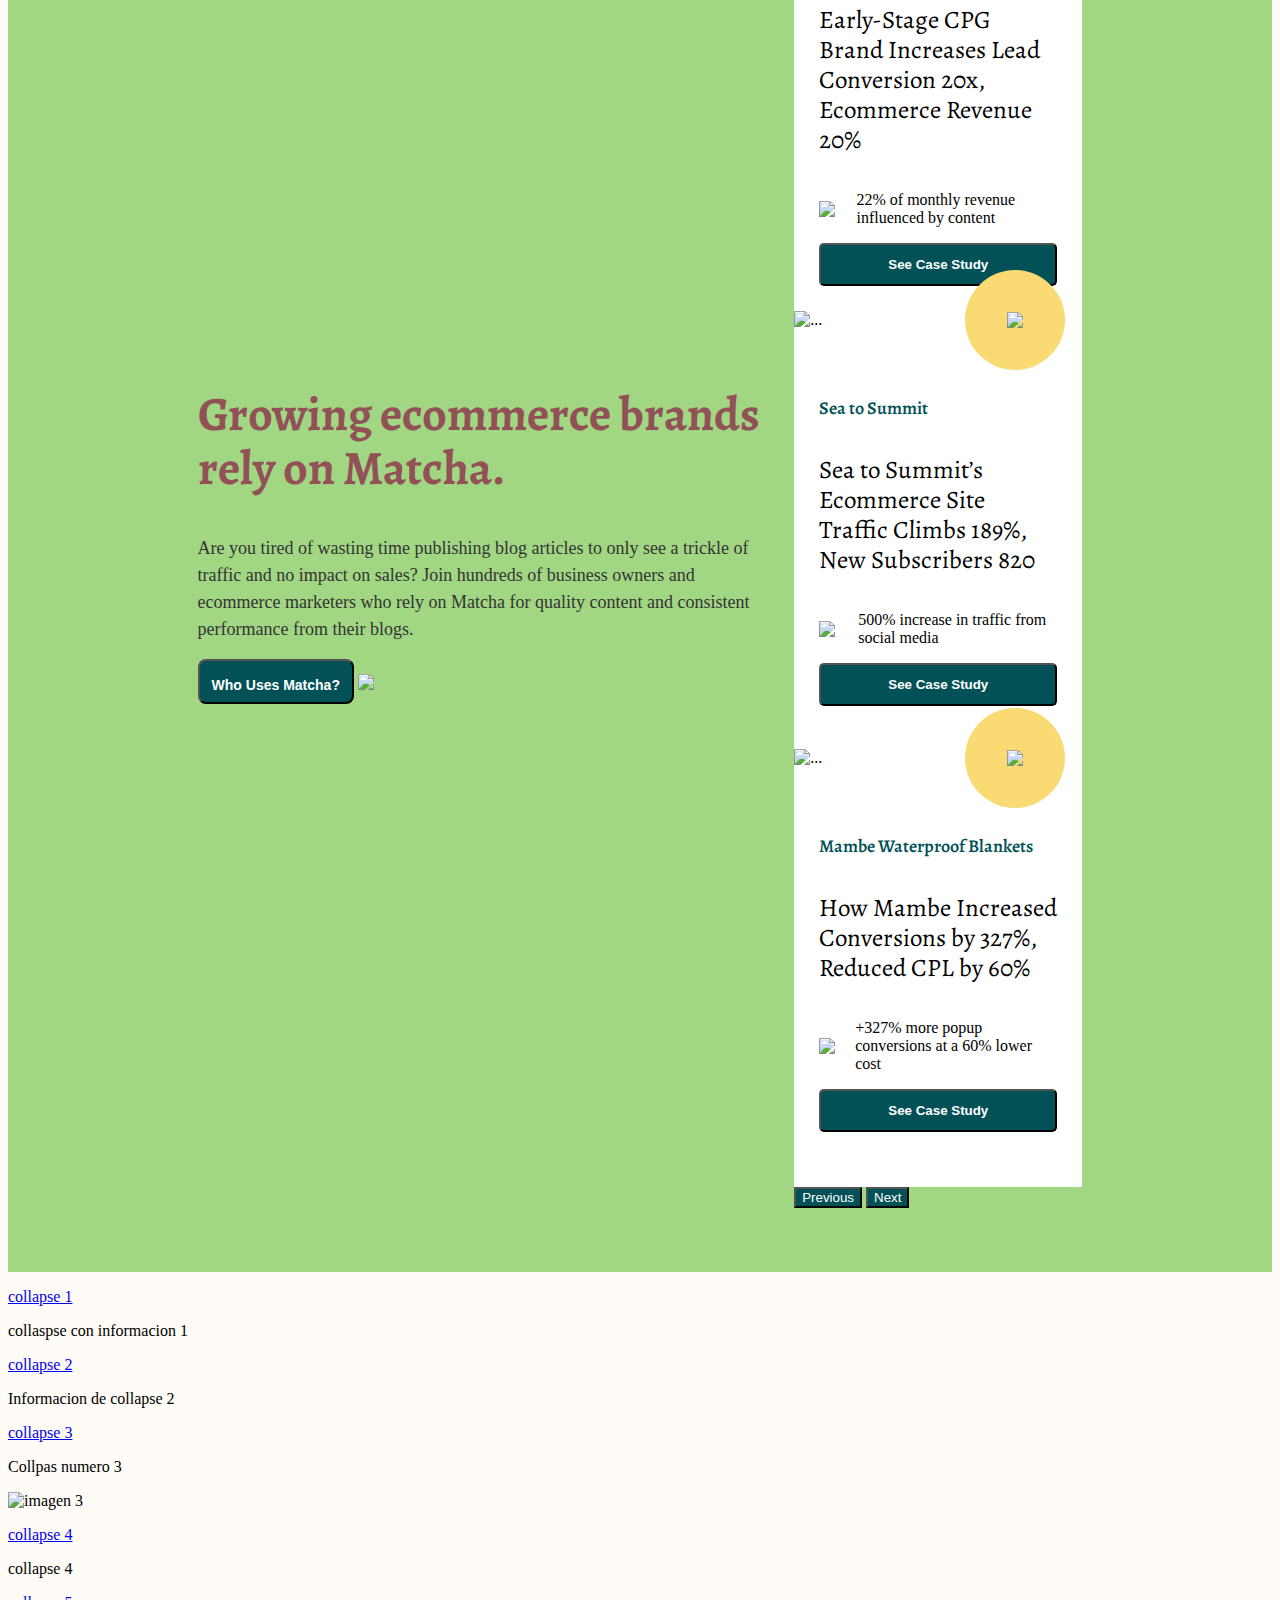
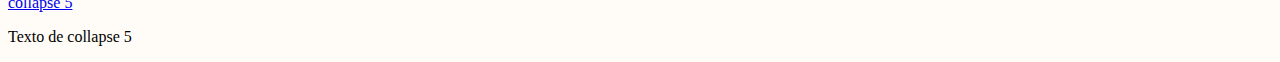
==== commit 3573588e: "pruebas para envio a otra pagina" ====
--- a/index.html
+++ b/index.html
@@ -46,7 +46,7 @@
                         <a class="nav-link active" aria-current="page" href="#">Platform</a>
                     </li>
                     <li class="nav-item">
-                        <a class="nav-link" href="#">Pricing</a>
+                        <a class="nav-link" href="./faq/pricing.html">Pricing</a>
                     </li>
 
                     <li class="nav-item">
@@ -281,36 +281,70 @@
         </article>
     </section>
 
-
-
-
-
-    <section class="listamensajes">
-        <div class="flex_columna">
-            <h1>How does Matcha wok?</h1>
-            <p class="titulo_flex">Your blog can be so much more than
-                window dressing. Use Matcha’s <a href="#">simple formula</a> to transform your blog into an
-                ecommerce growth engine.
-            </p>
-            <button>Explore the Platform</button>
-        </div>
-        <section class="lista_">
-            <article class="recuadro">
-
-            </article>
-            <article class="recuadro">
-
-            </article>
-            <article class="recuadro">
-
-            </article>
-            <article class="recuadro">
-
-            </article>
-        </section>
-
-
-    </section>
+    <section id="collapse_datos">
+    
+        <p>
+            <a class="btn btn-primary" data-bs-toggle="collapse" href="#collapseExample1" role="button" aria-expanded="false" aria-controls="collapseExample">
+              collapse 1
+            </a>
+        
+          </p>
+          <div class="collapse" id="collapseExample1">
+            <div class="card card-body">
+             <p>collaspse con informacion 1</p>
+            </div>
+          </div>
+   
+        <p>
+            <a class="btn btn-primary" data-bs-toggle="collapse" href="#collapseExample2" role="button" aria-expanded="false" aria-controls="collapseExample">
+              collapse 2
+            </a>
+        
+          </p>
+          <div class="collapse" id="collapseExample2">
+            <div class="card card-body">
+              <p>Informacion de collapse 2</p>
+            </div>
+          </div>
+  
+        <p>
+            <a class="btn btn-primary" data-bs-toggle="collapse" href="#collapseExample3" role="button" aria-expanded="false" aria-controls="collapseExample">
+              collapse 3
+            </a>
+        
+          </p>
+          <div class="collapse" id="collapseExample3">
+            <div class="card card-body">
+              <p>Collpas numero 3</p>
+              <img src="" alt="imagen 3"/>
+            </div>
+          </div>
+   
+        <p>
+            <a class="btn btn-primary" data-bs-toggle="collapse" href="#collapseExample4" role="button" aria-expanded="false" aria-controls="collapseExample">
+              collapse 4
+            </a>
+        
+          </p>
+          <div class="collapse" id="collapseExample4">
+            <div class="card card-body">
+              <p>collapse 4 </p>
+            </div>
+          </div>
+   
+        <p>
+            <a class="btn btn-primary" data-bs-toggle="collapse" href="#collapseExample5" role="button" aria-expanded="false" aria-controls="collapseExample">
+              collapse 5
+            </a>
+        
+          </p>
+          <div class="collapse" id="collapseExample5">
+            <div class="card card-body">
+              <p>Texto de collapse 5</p>
+            </div>
+          </div>
+    </section>
+
     <script src="https://cdn.jsdelivr.net/npm/bootstrap@5.2.2/dist/js/bootstrap.bundle.min.js"
         integrity="sha384-OERcA2EqjJCMA+/3y+gxIOqMEjwtxJY7qPCqsdltbNJuaOe923+mo//f6V8Qbsw3"
         crossorigin="anonymous"></script>
--- a/estilos.css
+++ b/estilos.css
@@ -325,6 +325,23 @@
 
 
 
+
+/* codigo para ejemplificar grid*/
+.container2 {
+    display: grid;
+    width: 600px;
+    height: 800px;
+    border: 1px solid black;
+    grid-template-columns: repeat(3, auto);
+    grid-template-rows: repeat(3,auto);
+}
+
+.container2 *{
+    width: 100px;
+    height: 100px;
+}
+
+
 @media (max-width:575px){
    
     
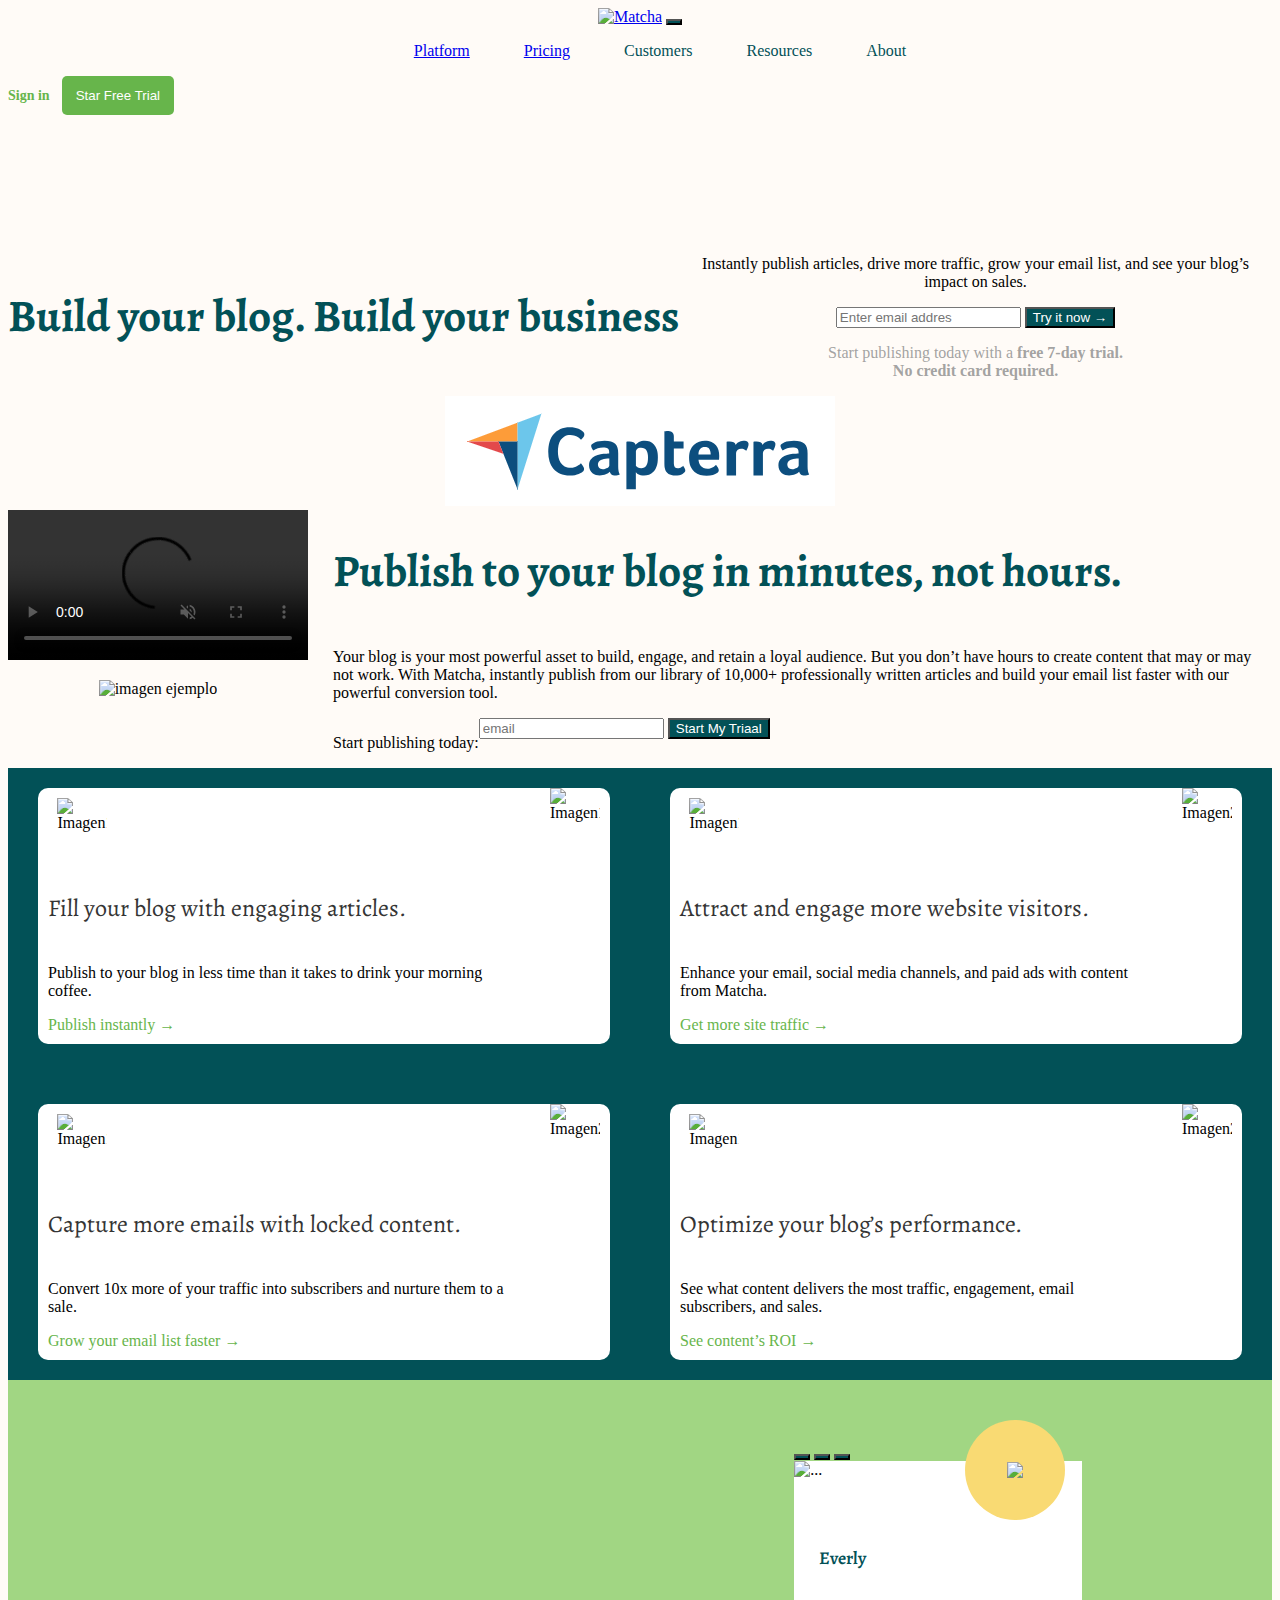
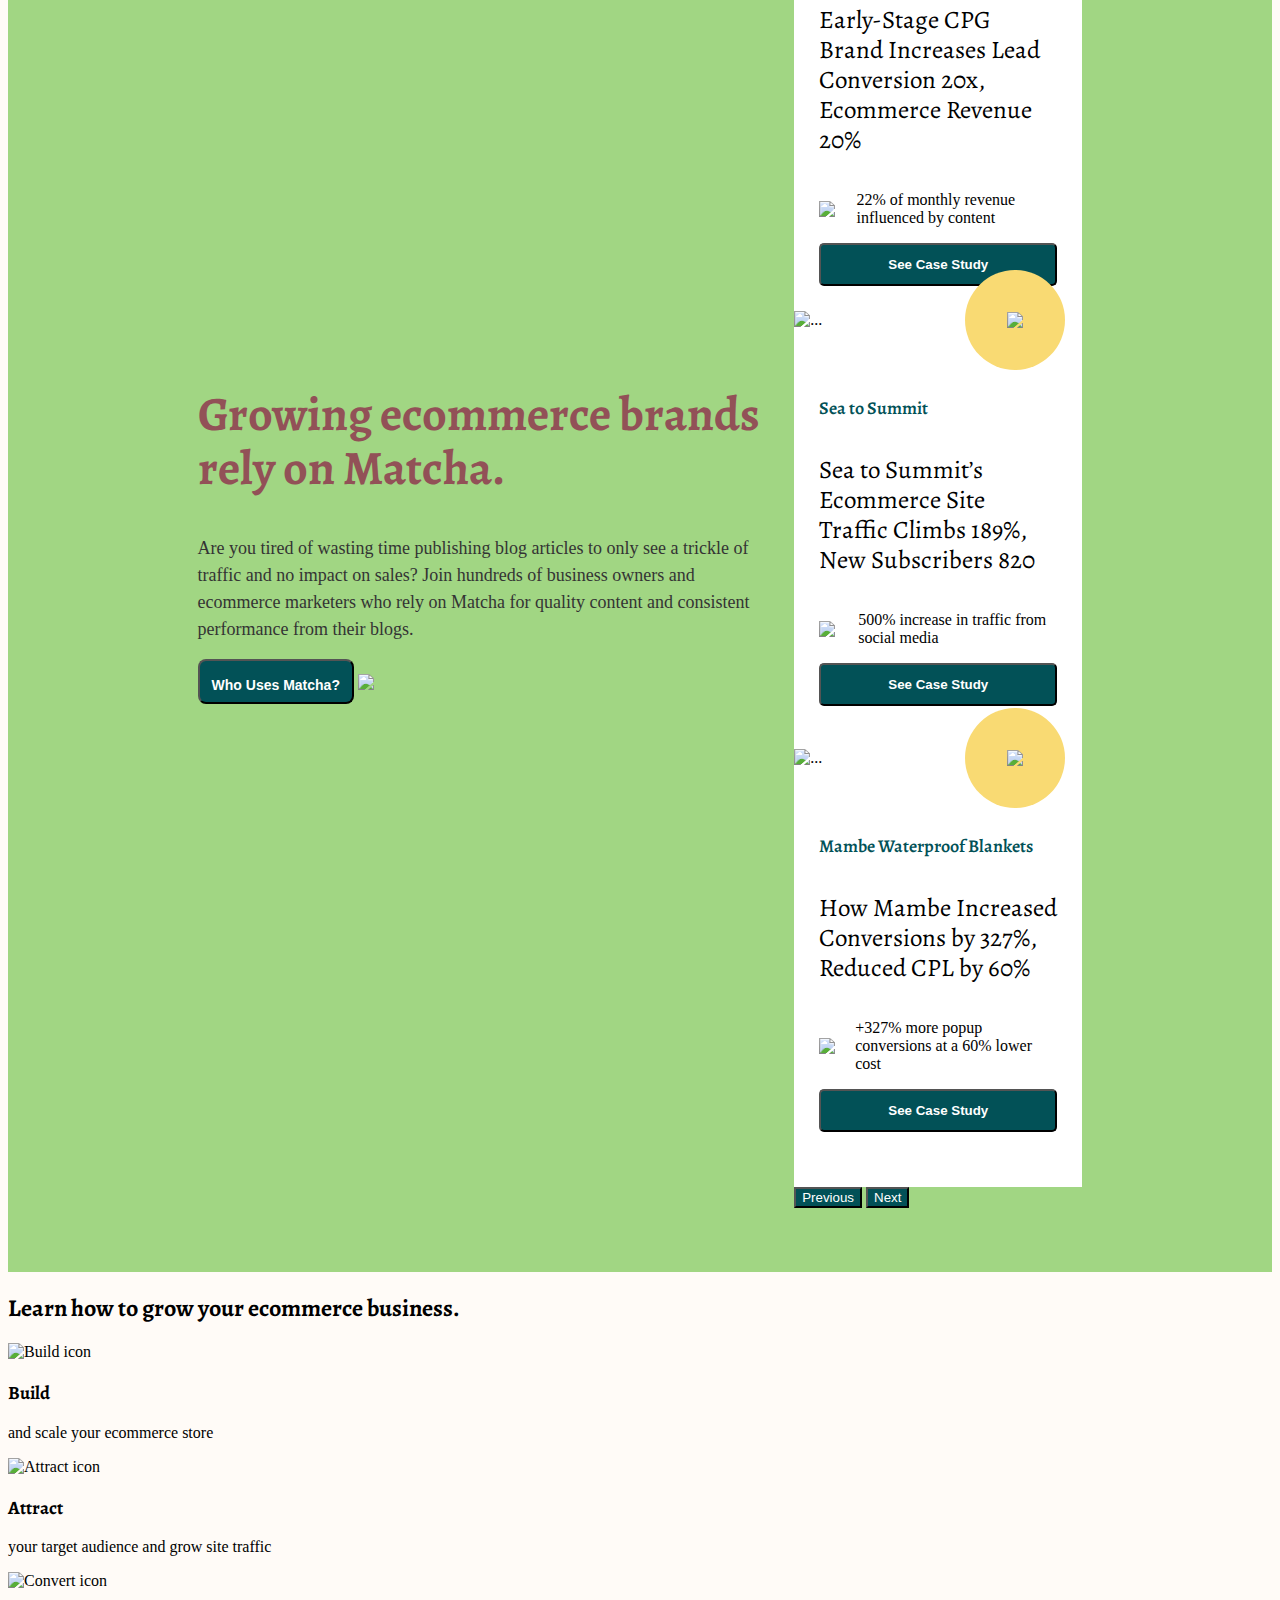
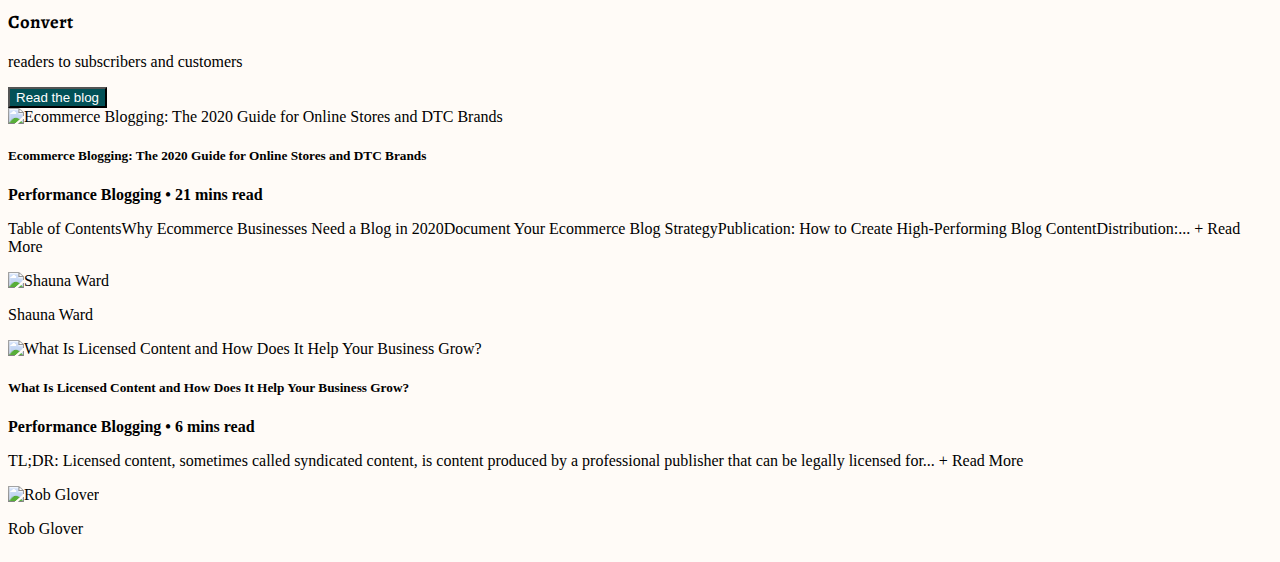
==== commit 0d6217bd: "subi lo de sass" ====
--- a/index.html
+++ b/index.html
@@ -281,69 +281,94 @@
         </article>
     </section>
 
-    <section id="collapse_datos">
-    
-        <p>
-            <a class="btn btn-primary" data-bs-toggle="collapse" href="#collapseExample1" role="button" aria-expanded="false" aria-controls="collapseExample">
-              collapse 1
-            </a>
-        
-          </p>
-          <div class="collapse" id="collapseExample1">
-            <div class="card card-body">
-             <p>collaspse con informacion 1</p>
-            </div>
+
+    <section class="container blog">
+        <div class="row">
+          <div class="col-sm">
+            <h2 class="title">Learn how to grow your ecommerce business.</h2>
+            <article class="process-list">
+              <div class="d-flex align-items-center process">
+                <div class="process-icon">
+                  <img src="https://bedu-fef.netlify.app/icons/build.svg" alt="Build icon">
+                </div>
+                <div class="process-description">
+                  <h3>Build</h3>
+                  <p>and scale your ecommerce store</p>
+                </div>
+              </div>
+              <div class="d-flex align-items-center process">
+                <div class="process-icon">
+                  <img src="https://bedu-fef.netlify.app/icons/attract.svg" alt="Attract icon">
+                </div>
+                <div class="process-description">
+                  <h3>Attract</h3>
+                  <p>your target audience and grow site traffic</p>
+                </div>
+              </div>
+              <div class="d-flex align-items-center process">
+                <div class="process-icon">
+                  <img src="https://bedu-fef.netlify.app/icons/convert.svg" alt="Convert icon">
+                </div>
+                <div class="process-description">
+                  <h3>Convert</h3>
+                  <p>readers to subscribers and customers</p>
+                </div>
+              </div>
+            </article>
+            <button>Read the blog</button>
           </div>
-   
-        <p>
-            <a class="btn btn-primary" data-bs-toggle="collapse" href="#collapseExample2" role="button" aria-expanded="false" aria-controls="collapseExample">
-              collapse 2
-            </a>
-        
-          </p>
-          <div class="collapse" id="collapseExample2">
-            <div class="card card-body">
-              <p>Informacion de collapse 2</p>
+          <div class="col-sm">
+            <div class="card">
+              <img src="https://getmatcha.com/wp-content/uploads/2019/03/david-marcu-114194-1052x699.jpg" class="card-img-top" alt="Ecommerce Blogging: The 2020 Guide for Online Stores and DTC Brands">
+              <div class="card-body">
+                <h5 class="card-title">
+                  Ecommerce Blogging: The 2020 Guide for Online Stores and DTC
+                  Brands
+                </h5>
+                <p class="metadata">
+                  <strong class="category">Performance Blogging </strong>
+                  <strong class="read-time">• 21 mins read</strong>
+                </p>
+                <p class="card-text">
+                  Table of ContentsWhy Ecommerce Businesses Need a Blog in
+                  2020Document Your Ecommerce Blog StrategyPublication: How to
+                  Create High-Performing Blog ContentDistribution:...
+                  <span class="read-more">+ <a>Read More</a></span>
+                </p>
+                <div class="author d-flex align-items-center">
+                  <img src="https://secure.gravatar.com/avatar/b1c37d9c6b3a36a5eb64d7112bf71ca4?s=96&amp;d=retro&amp;r=g" alt="Shauna Ward">
+                  <p>Shauna Ward</p>
+                </div>
+              </div>
             </div>
           </div>
-  
-        <p>
-            <a class="btn btn-primary" data-bs-toggle="collapse" href="#collapseExample3" role="button" aria-expanded="false" aria-controls="collapseExample">
-              collapse 3
-            </a>
-        
-          </p>
-          <div class="collapse" id="collapseExample3">
-            <div class="card card-body">
-              <p>Collpas numero 3</p>
-              <img src="" alt="imagen 3"/>
+          <div class="col-sm">
+            <div class="card">
+              <img src="https://getmatcha.com/wp-content/uploads/2019/06/arnel-hasanovic-MNd-Rka1o0Q-1049x699.jpg" class="card-img-top" alt="What Is Licensed Content and How Does It Help Your Business Grow?">
+              <div class="card-body">
+                <h5 class="card-title">
+                  What Is Licensed Content and How Does It Help Your Business
+                  Grow?
+                </h5>
+                <p class="metadata">
+                  <strong class="category">Performance Blogging </strong>
+                  <strong class="read-time">• 6 mins read</strong>
+                </p>
+                <p class="card-text">
+                  TL;DR: Licensed content, sometimes called syndicated content, is
+                  content produced by a professional publisher that can be legally
+                  licensed for...
+                  <span class="read-more">+ <a>Read More</a></span>
+                </p>
+                <div class="author d-flex align-items-center">
+                  <img src="https://secure.gravatar.com/avatar/c2f0381c76fae0875a4c15deb4e0a2f8?s=96&amp;d=retro&amp;r=g" alt="Rob Glover">
+                  <p>Rob Glover</p>
+                </div>
+              </div>
             </div>
           </div>
-   
-        <p>
-            <a class="btn btn-primary" data-bs-toggle="collapse" href="#collapseExample4" role="button" aria-expanded="false" aria-controls="collapseExample">
-              collapse 4
-            </a>
-        
-          </p>
-          <div class="collapse" id="collapseExample4">
-            <div class="card card-body">
-              <p>collapse 4 </p>
-            </div>
-          </div>
-   
-        <p>
-            <a class="btn btn-primary" data-bs-toggle="collapse" href="#collapseExample5" role="button" aria-expanded="false" aria-controls="collapseExample">
-              collapse 5
-            </a>
-        
-          </p>
-          <div class="collapse" id="collapseExample5">
-            <div class="card card-body">
-              <p>Texto de collapse 5</p>
-            </div>
-          </div>
-    </section>
+        </div>
+      </section>
 
     <script src="https://cdn.jsdelivr.net/npm/bootstrap@5.2.2/dist/js/bootstrap.bundle.min.js"
         integrity="sha384-OERcA2EqjJCMA+/3y+gxIOqMEjwtxJY7qPCqsdltbNJuaOe923+mo//f6V8Qbsw3"
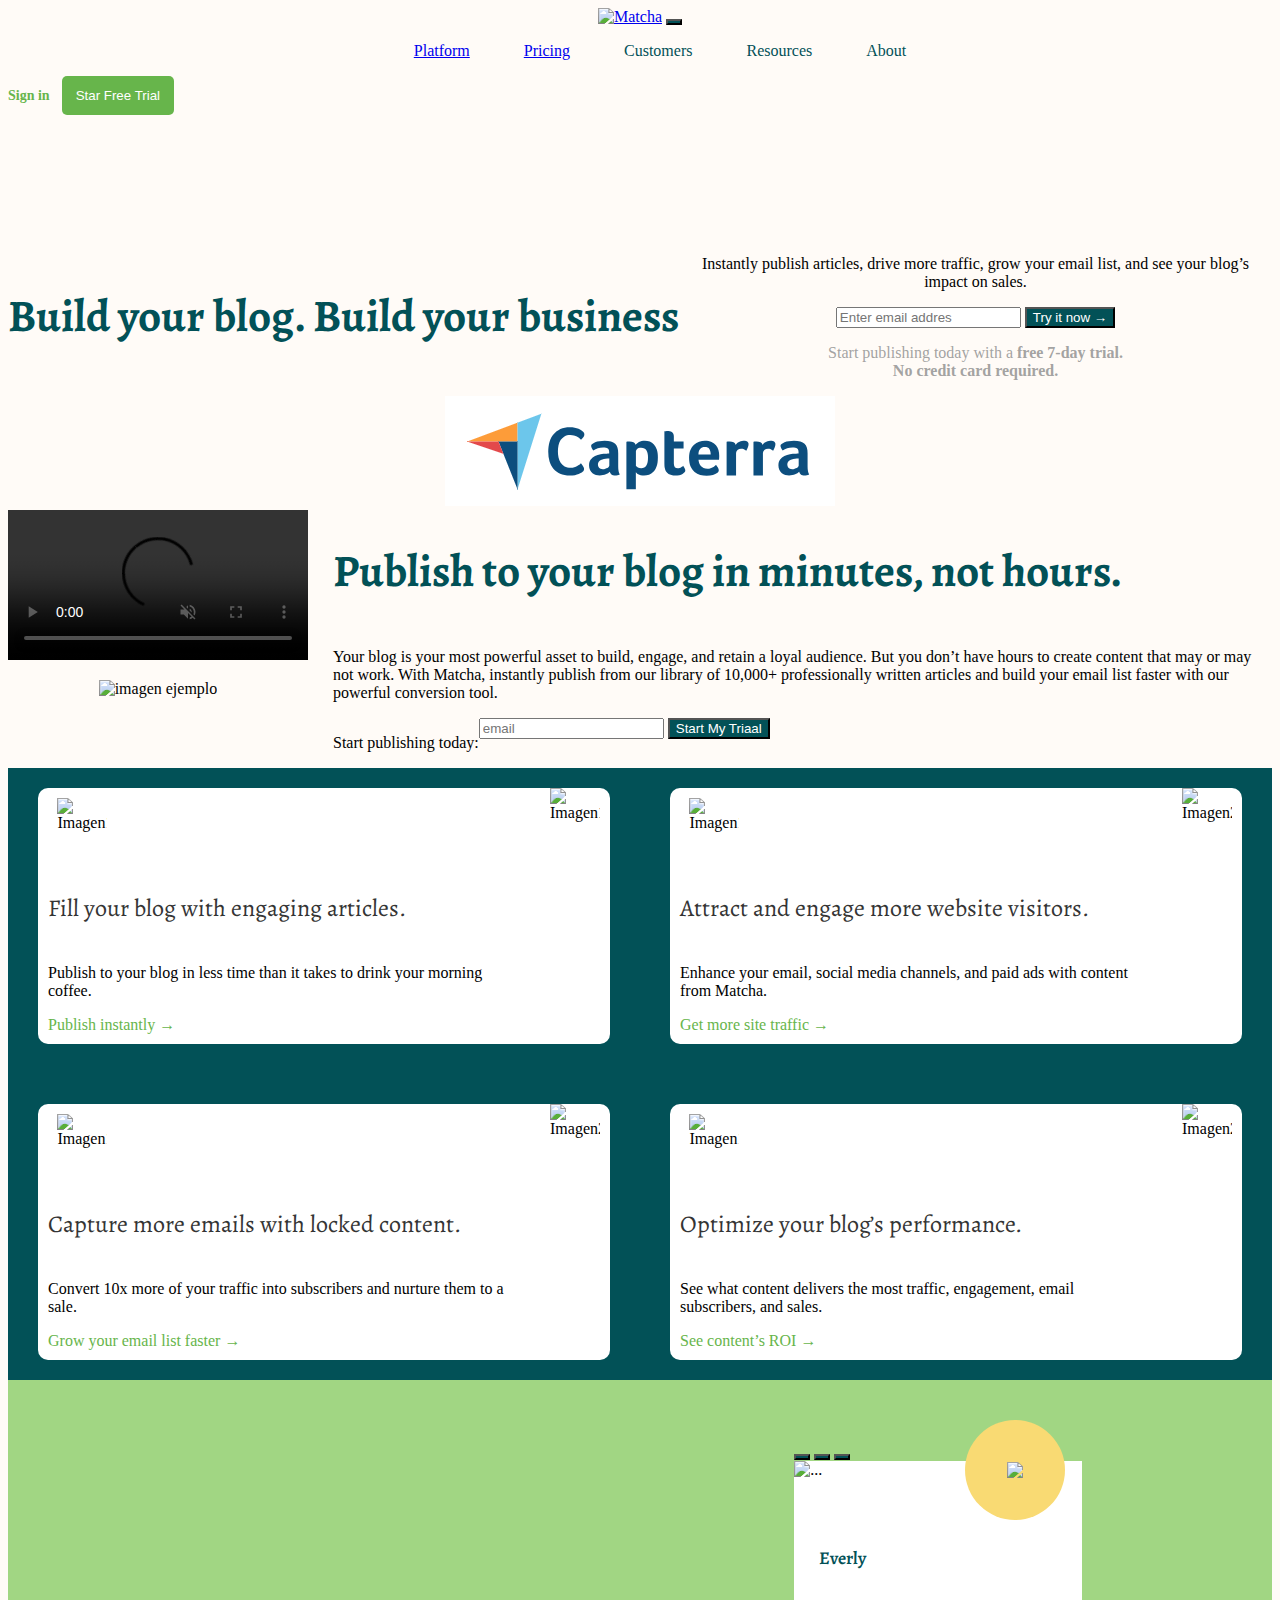
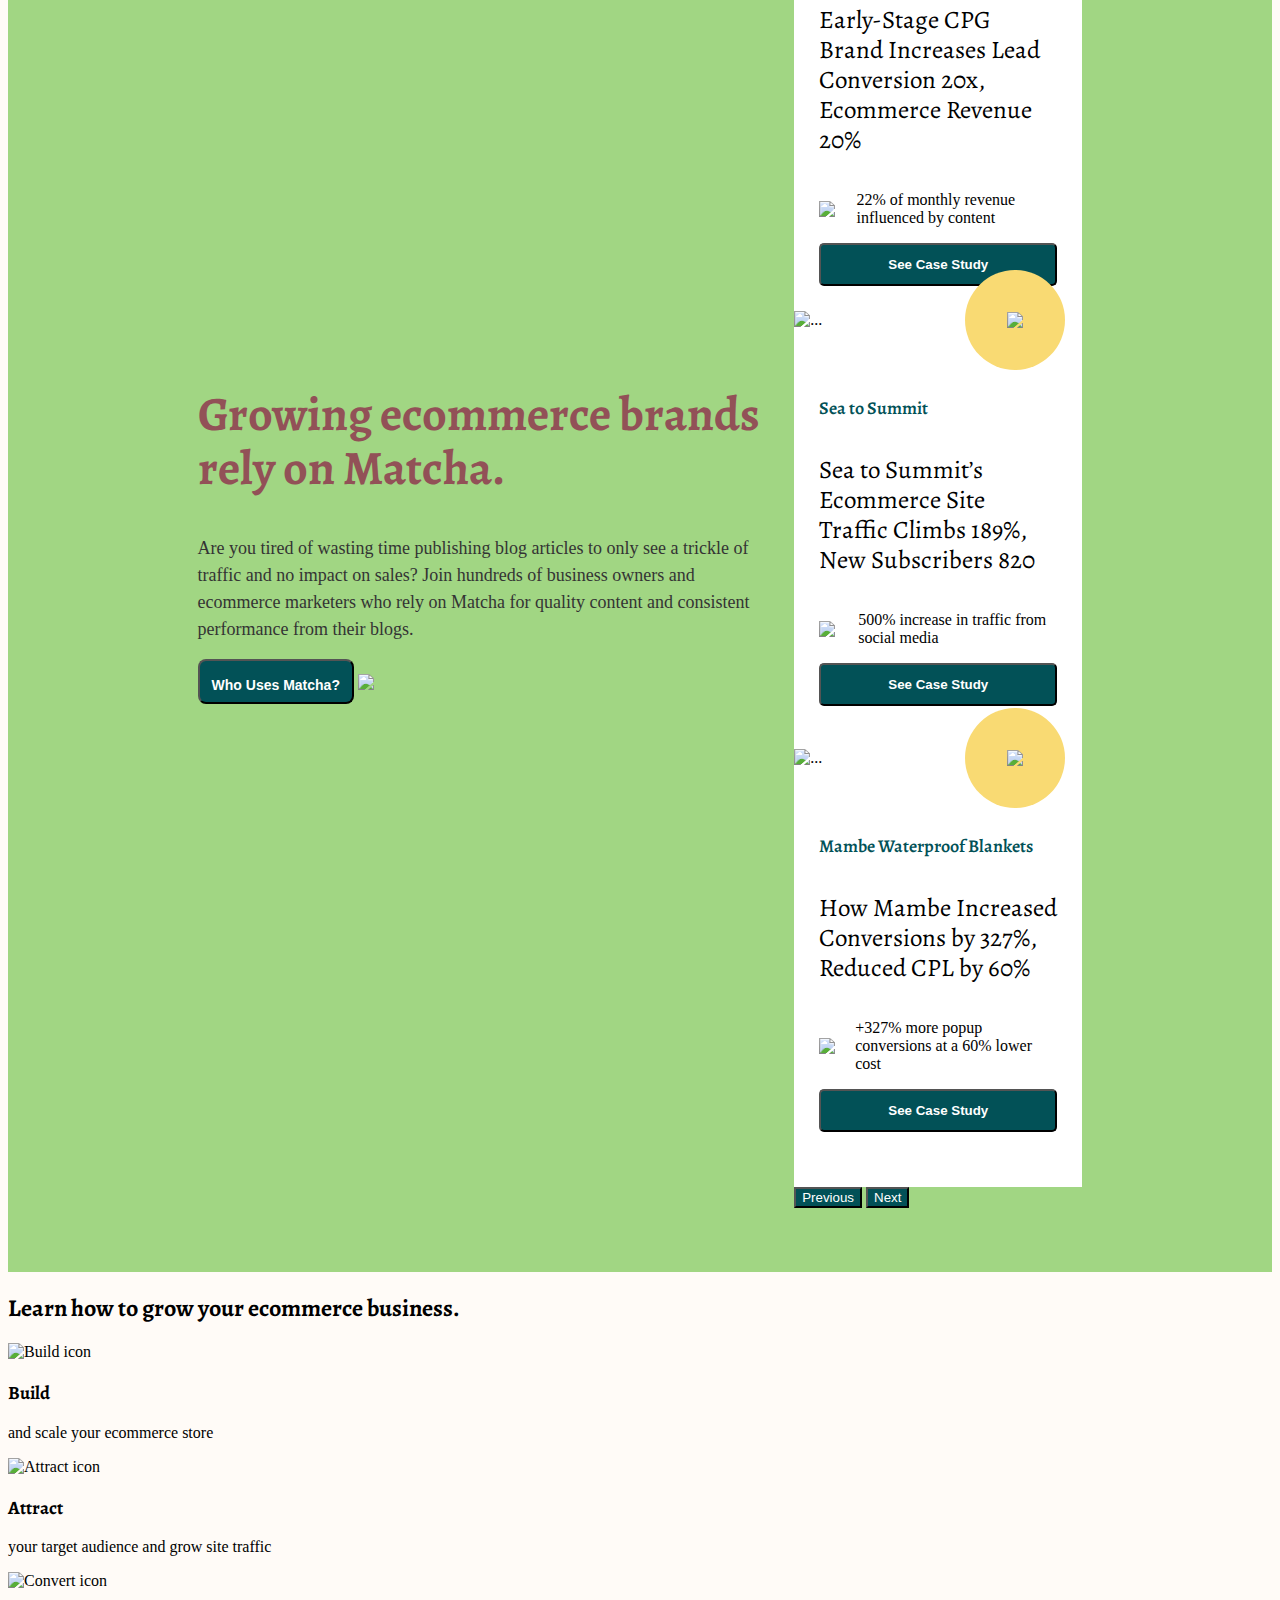
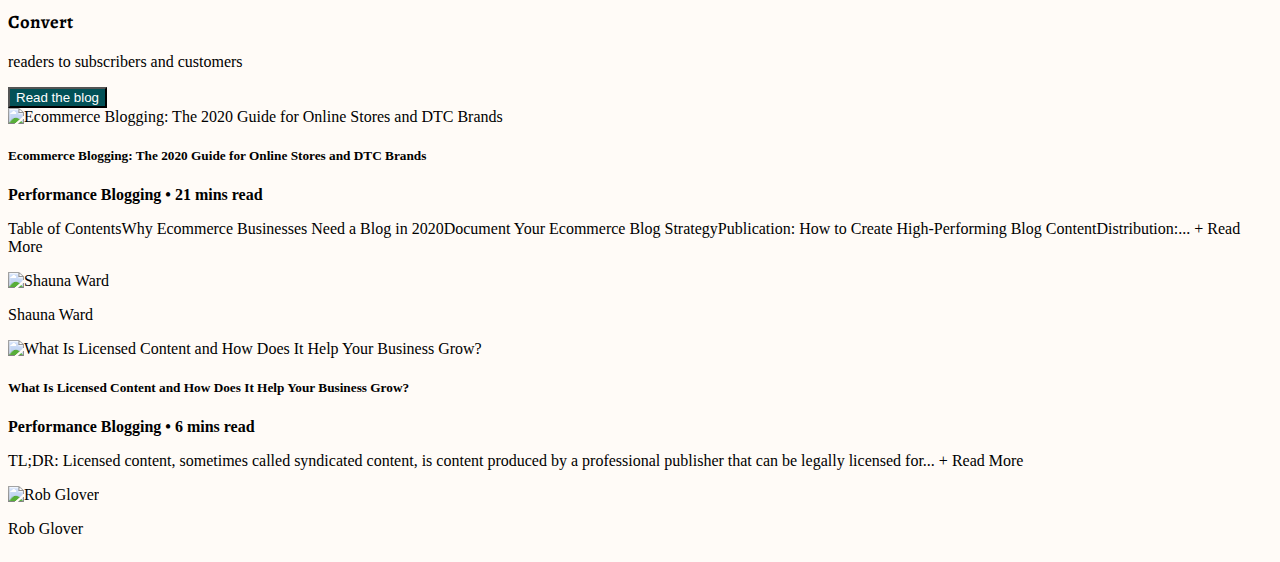
==== commit 660edd24: "agregue html en template" ====
--- a/index.html
+++ b/index.html
@@ -74,9 +74,9 @@
             impact on sales.
         </p>
 
-        <form>
+        <form class="signup-form">
             <input type="email" id="email" name="email" placeholder="Enter email addres">
-            <button type="button">Try it now &rarr;</button>
+            <button type="submit">Try it now &rarr;</button>
         </form>
 
 
@@ -111,7 +111,7 @@
                 But you don’t have hours to create content that may or may not work. With Matcha,
                 instantly publish from our library of 10,000+ professionally written articles and build your
                 email list faster with our powerful conversion tool.</p>
-            <form>
+            <form class="signup-form">
                 <p>Start publishing today:</p>
                 <div class="publish-actions">
                     <input type="email" placeholder="email" name="" id="">
@@ -373,6 +373,7 @@
     <script src="https://cdn.jsdelivr.net/npm/bootstrap@5.2.2/dist/js/bootstrap.bundle.min.js"
         integrity="sha384-OERcA2EqjJCMA+/3y+gxIOqMEjwtxJY7qPCqsdltbNJuaOe923+mo//f6V8Qbsw3"
         crossorigin="anonymous"></script>
+    <script src="./app.js"></script>
 </body>
 <footer>
 
